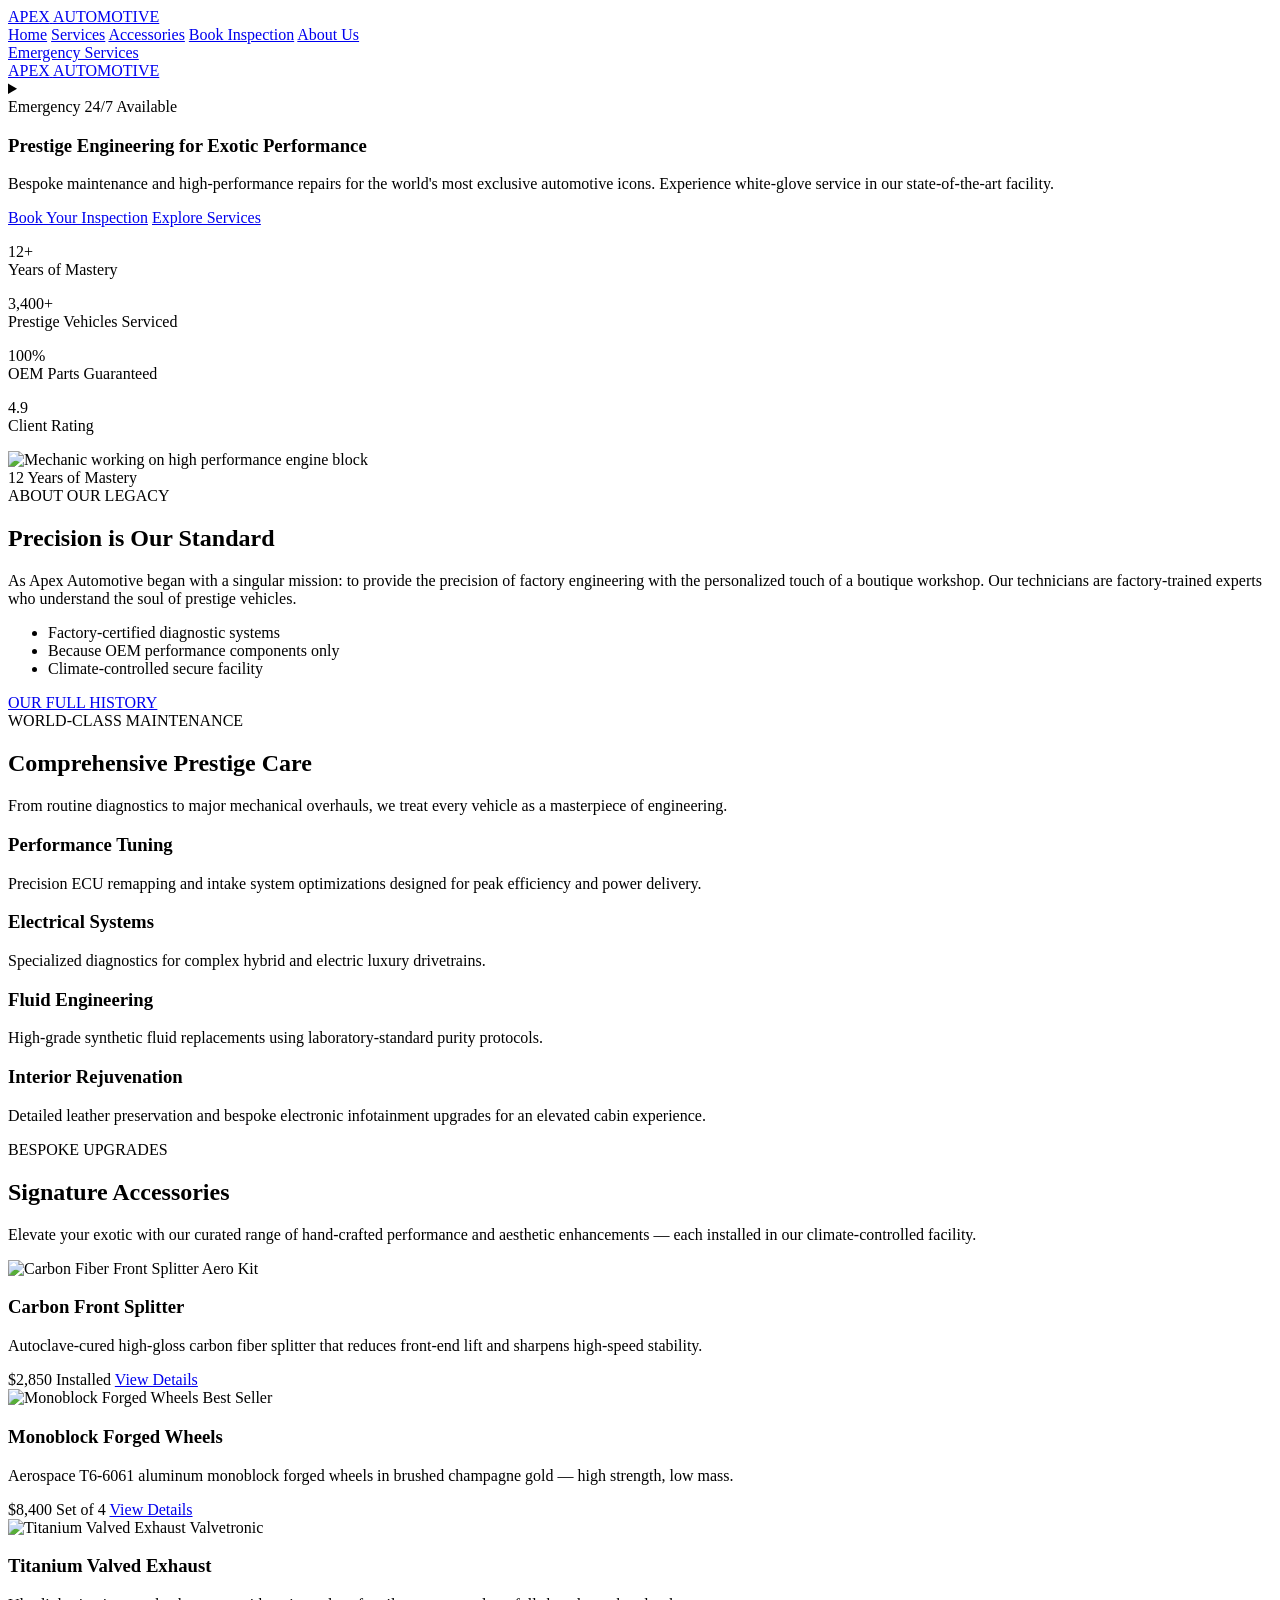
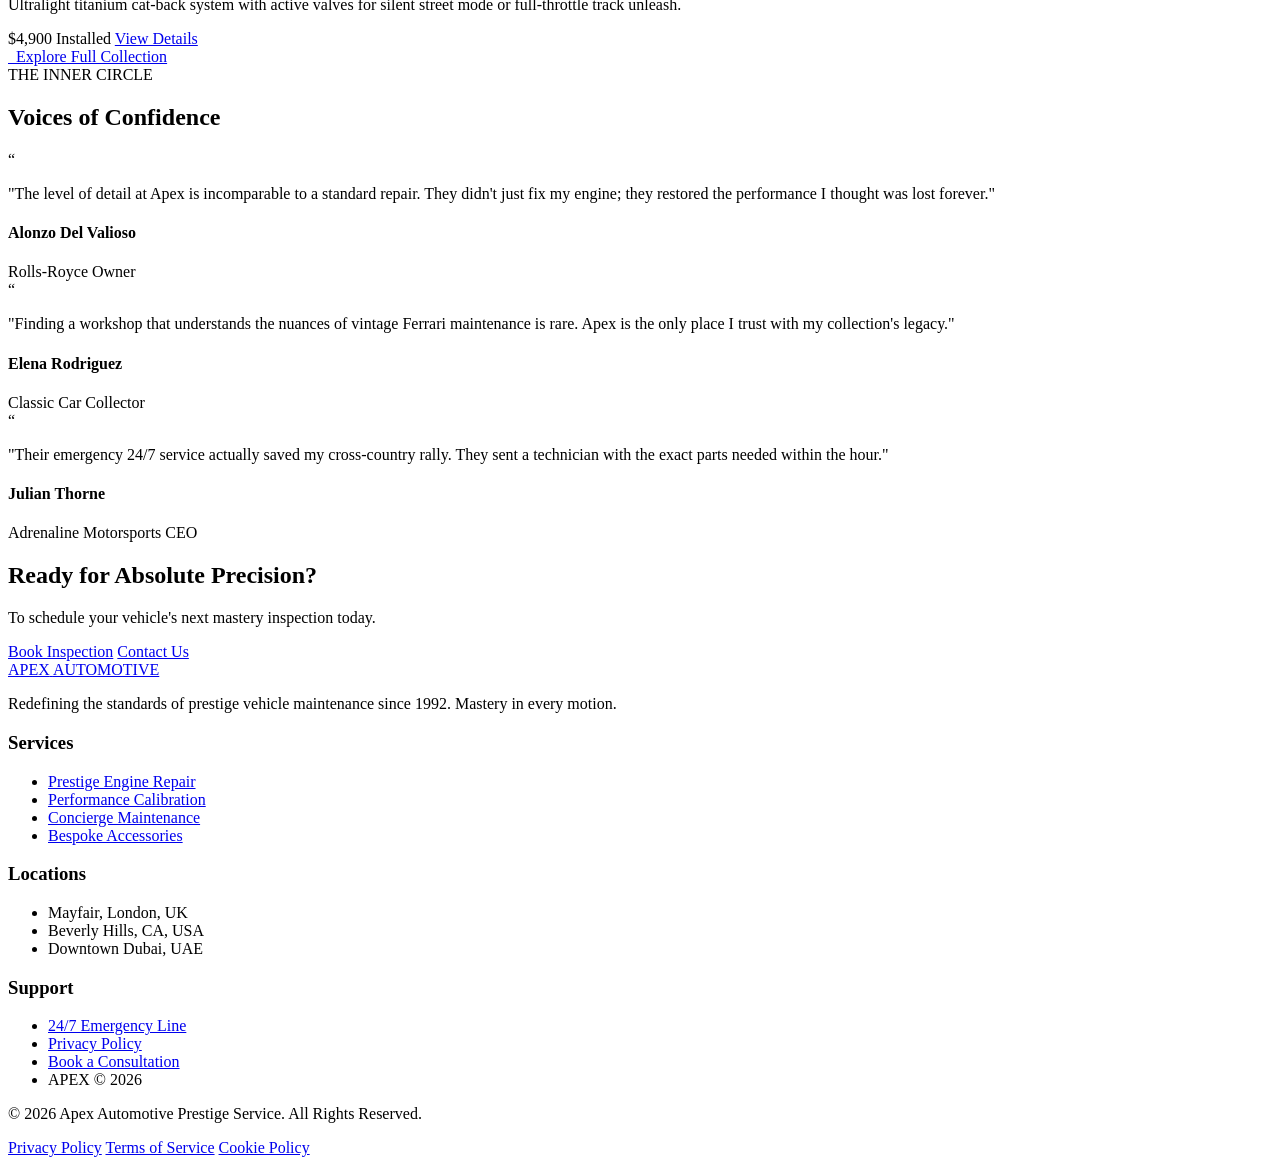
==== index.html @ af904a21 "Add files via upload" ====
<!DOCTYPE html>
<html lang="en">
<head>
    <meta charset="UTF-8">
    <meta name="viewport" content="width=device-width, initial-scale=1.0">
    <title>Apex Automotive - Exotic Vehicle Prestige Service</title>
    <link href="https://fonts.googleapis.com/css2?family=Montserrat:ital,wght@0,300;0,400;0,500;0,600;0,700;0,800;0,900;1,400&family=Inter:wght@300;400;500;600;700&family=Playfair+Display:ital,wght@0,700;1,700&display=swap" rel="stylesheet">
    <link rel="stylesheet" href="../fontawesome-free-7.2.0-web/css/all.css">
    <link rel="stylesheet" href="../CSS/home.css">
</head>
<body>
    <!-- <header class="nav-header">
        <div class="nav-container">
            <a href="index.html" class="brand-logo">
                <span class="logo-bold">APEX</span>
                <span class="logo-thin">AUTOMOTIVE</span>
            </a>
            
            <nav class="nav-menu">
                <a href="index.html" class="nav-link active">Home</a>
                <a href="services.html" class="nav-link">Services</a>
                <a href="accessories.html" class="nav-link">Accessories</a>
                <a href="inspection.html" class="nav-link">Book Inspection</a>
                <a href="#about" class="nav-link">About Us</a>
            </nav>

            <a href="tel:+97142942245" class="emergency-btn">
                <i class="fa-solid fa-phone"></i> Emergency Services
            </a>
        </div>
    </header> -->

    <header class="nav-header">
        <SECTION>   
            <div class="nav-container">
                <a href="index.html" class="brand-logo">
                    <span class="logo-bold">APEX</span>
                    <span class="logo-thin">AUTOMOTIVE</span>
                </a>
                
                <nav class="nav-menu">
                    <a href="index.html" class="nav-link active">Home</a>
                    <a href="services.html" class="nav-link">Services</a>
                    <a href="accessories.html" class="nav-link">Accessories</a>
                    <a href="inspection.html" class="nav-link">Book Inspection</a>
                    <a href="#" class="nav-link">About Us</a>
                </nav>

                <a href="tel:+97142942245" class="emergency-btn">
                    <i class="fa-solid fa-phone"></i> Emergency Services
                </a>
            </div>
            <div class="phone">
                <a href="index.html" class="brand-logo">
                    <span class="logo-bold">APEX</span>
                    <span class="logo-thin">AUTOMOTIVE</span>
                </a>

                <details id="MyDropDown">
                    <summary>
                        <i class="fa-solid fa-bars"></i>
                    </summary>
                    <div id="nav-menu">
                        <a href="index.html" class="nav-link active">Home</a>
                        <a href="services.html" class="nav-link">Services</a>
                        <a href="accessories.html" class="nav-link ">Accessories</a>
                        <a href="inspection.html" class="nav-link">Book Inspection</a>
                        <a href="#" class="nav-link">About Us</a>
                        <a href="tel:+97142942245" class="emergency-btn">
                            <i class="fa-solid fa-phone"></i> Emergency Services
                        </a>
                    </div>
                    
                </details>
            </div>
        </SECTION>
    </header>

    <section class="hero-section" style="background-image: url('../IMAGE/homehero.png');">
        <div class="hero-note">
            <section>
                <div class="cert-badge">
                    <i class="fa-solid fa-circle-check"></i>
                    <span class="cert-note">Emergency 24/7 Available</span>
                </div>
                <h1 class="hero-title">Prestige Engineering <span>for Exotic</span> Performance</h1>
                <p class="hero-desc">
                    Bespoke maintenance and high-performance repairs for the world's most exclusive automotive icons. Experience white-glove service in our state-of-the-art facility.
                </p>
                <div class="hero-actions">
                    <a href="inspection.html" class="btn-primary">Book Your Inspection</a>
                    <a href="services.html" class="btn-outline">Explore Services</a>
                </div>
            </section>
        </div>
    </section>

    <div class="nav2">
        <p class="div-1">
            <span class="upper">12+</span> <br>
            <span class="lower">Years of Mastery</span>
        </p>
        <p class="div-1">
            <span class="upper">3,400+</span> <br>
            <span class="lower">Prestige Vehicles Serviced</span>
        </p>
        <p class="div-1">
            <span class="upper">100%</span> <br>
            <span class="lower">OEM Parts Guaranteed</span>
        </p>
        <p class="div-1">
            <span class="upper">4.9 <i class="fa-solid fa-star"></i></span> <br>
            <span class="lower">Client Rating</span>
        </p>
    </div>

    <section id="about" class="about-section">
        <div class="about-container">
            <div class="about-image-column">
                <div class="about-image-wrapper">
                    <img src="../IMAGE/repeatedly.jpg" alt="Mechanic working on high performance engine block" class="about-main-image">
                    <div class="mastery-box">
                        <span class="mastery-number">12</span>
                        <span class="mastery-label">Years of Mastery</span>
                    </div>
                </div>
            </div>
    
            <div class="about-text-column">
                <span class="section-label">ABOUT OUR LEGACY</span>
                <h2 class="about-heading">Precision is Our <span class="gold-italic">Standard</span></h2>
                <p class="about-paragraph">
                    As Apex Automotive began with a singular mission: to provide the precision of factory engineering with the personalized touch of a boutique workshop. Our technicians are factory-trained experts who understand the soul of prestige vehicles.
                </p>
                
                <ul class="about-checklist">
                    <li>
                        <span class="check-icon"><i class="fa-solid fa-circle-check"></i></span>
                        <span class="check-text">Factory-certified diagnostic systems</span>
                    </li>
                    <li>
                        <span class="check-icon"><i class="fa-solid fa-circle-check"></i></span>
                        <span class="check-text">Because OEM performance components only</span>
                    </li>
                    <li>
                        <span class="check-icon"><i class="fa-solid fa-circle-check"></i></span>
                        <span class="check-text">Climate-controlled secure facility</span>
                    </li>
                </ul>

                <a href="#history" class="history-link">
                    OUR FULL HISTORY <i class="fa-solid fa-arrow-right"></i>
                </a>
            </div>
        </div>
    </section>

    <section id="services" class="services-section">
        <div class="services-container">
            <div class="services-top-row">
                <div class="services-header-left">
                    <span class="section-label">WORLD-CLASS MAINTENANCE</span>
                    <h2 class="services-title">Comprehensive <span class="gold-text">Prestige Care</span></h2>
                </div>
                <div class="services-header-right">
                    <p class="services-summary-desc">
                        From routine diagnostics to major mechanical overhauls, we treat every vehicle as a masterpiece of engineering.
                    </p>
                </div>
            </div>

            <div class="services-grid">
                <div class="service-card">
                    <div class="card-icon-box">
                        <i class="fa-solid fa-gauge-high"></i>
                    </div>
                    <div class="card-content">
                        <h3 class="card-title">Performance Tuning</h3>
                        <p class="card-text">Precision ECU remapping and intake system optimizations designed for peak efficiency and power delivery.</p>
                    </div>
                </div>

                <div class="service-card">
                    <div class="card-icon-box">
                        <i class="fa-solid fa-bolt"></i>
                    </div>
                    <div class="card-content">
                        <h3 class="card-title">Electrical Systems</h3>
                        <p class="card-text">Specialized diagnostics for complex hybrid and electric luxury drivetrains.</p>
                    </div>
                </div>

                <div class="service-card">
                    <div class="card-icon-box">
                        <i class="fa-solid fa-oil-can"></i>
                    </div>
                    <div class="card-content">
                        <h3 class="card-title">Fluid Engineering</h3>
                        <p class="card-text">High-grade synthetic fluid replacements using laboratory-standard purity protocols.</p>
                    </div>
                </div>

                <div class="service-card">
                    <div class="card-icon-box">
                        <i class="fa-solid fa-chair"></i>
                    </div>
                    <div class="card-content">
                        <h3 class="card-title">Interior Rejuvenation</h3>
                        <p class="card-text">Detailed leather preservation and bespoke electronic infotainment upgrades for an elevated cabin experience.</p>
                    </div>
                </div>

            </div>
        </div>
    </section>

    <section id="accessories-preview" class="accessories-preview-section">
        <div class="accessories-preview-container">

            <div class="accessories-preview-header">
                <span class="section-label">BESPOKE UPGRADES</span>
                <h2 class="accessories-preview-title">Signature <span class="gold-text">Accessories</span></h2>
                <p class="accessories-preview-subtitle">
                    Elevate your exotic with our curated range of hand-crafted performance and aesthetic enhancements — each installed in our climate-controlled facility.
                </p>
            </div>

            <div class="accessories-preview-grid">
                <div class="acc-prev-card">
                    <div class="acc-prev-image-box">
                        <img src="../IMAGE/carbon_splitter.png" alt="Carbon Fiber Front Splitter">
                        <span class="acc-prev-badge">Aero Kit</span>
                    </div>
                    <div class="acc-prev-body">
                        <div class="acc-prev-stars">
                            <i class="fa-solid fa-star"></i><i class="fa-solid fa-star"></i>
                            <i class="fa-solid fa-star"></i><i class="fa-solid fa-star"></i>
                            <i class="fa-solid fa-star"></i>
                        </div>
                        <h3 class="acc-prev-title">Carbon Front Splitter</h3>
                        <p class="acc-prev-desc">Autoclave-cured high-gloss carbon fiber splitter that reduces front-end lift and sharpens high-speed stability.</p>
                        <div class="acc-prev-footer">
                            <span class="acc-prev-price">$2,850 <span class="acc-prev-suffix">Installed</span></span>
                            <a href="accessories.html" class="btn-acc-prev">View Details</a>
                        </div>
                    </div>
                </div>

                <div class="acc-prev-card acc-prev-card--featured">
                    <div class="acc-prev-image-box">
                        <img src="../IMAGE/forged_wheel.png" alt="Monoblock Forged Wheels">
                        <span class="acc-prev-badge acc-prev-badge--gold">Best Seller</span>
                    </div>
                    <div class="acc-prev-body">
                        <div class="acc-prev-stars">
                            <i class="fa-solid fa-star"></i><i class="fa-solid fa-star"></i>
                            <i class="fa-solid fa-star"></i><i class="fa-solid fa-star"></i>
                            <i class="fa-solid fa-star"></i>
                        </div>
                        <h3 class="acc-prev-title">Monoblock Forged Wheels</h3>
                        <p class="acc-prev-desc">Aerospace T6-6061 aluminum monoblock forged wheels in brushed champagne gold — high strength, low mass.</p>
                        <div class="acc-prev-footer">
                            <span class="acc-prev-price">$8,400 <span class="acc-prev-suffix">Set of 4</span></span>
                            <a href="accessories.html" class="btn-acc-prev">View Details</a>
                        </div>
                    </div>
                </div>

                <!-- Card 3: Titanium Valved Exhaust -->
                <div class="acc-prev-card">
                    <div class="acc-prev-image-box">
                        <img src="../IMAGE/valved_exhaust.png" alt="Titanium Valved Exhaust">
                        <span class="acc-prev-badge">Valvetronic</span>
                    </div>
                    <div class="acc-prev-body">
                        <div class="acc-prev-stars">
                            <i class="fa-solid fa-star"></i><i class="fa-solid fa-star"></i>
                            <i class="fa-solid fa-star"></i><i class="fa-solid fa-star"></i>
                            <i class="fa-solid fa-star"></i>
                        </div>
                        <h3 class="acc-prev-title">Titanium Valved Exhaust</h3>
                        <p class="acc-prev-desc">Ultralight titanium cat-back system with active valves for silent street mode or full-throttle track unleash.</p>
                        <div class="acc-prev-footer">
                            <span class="acc-prev-price">$4,900 <span class="acc-prev-suffix">Installed</span></span>
                            <a href="accessories.html" class="btn-acc-prev">View Details</a>
                        </div>
                    </div>
                </div>

            </div>

            <!-- CTA row -->
            <div class="accessories-preview-cta">
                <a href="accessories.html" class="btn-primary">
                    <i class="fa-solid fa-gem"></i>&nbsp; Explore Full Collection
                </a>
            </div>

        </div>
    </section>

    <!-- TESTIMONIALS SECTION (VOICES OF CONFIDENCE) -->
    <section class="testimonials-section">
        <div class="testimonials-container">
            <div class="testimonials-header">
                <span class="section-label">THE INNER CIRCLE</span>
                <h2 class="testimonials-title">Voices of <span class="gold-text">Confidence</span></h2>
            </div>

            <div class="testimonials-grid">
                
                <!-- Review Card 1 -->
                <div class="testimonial-card">
                    <div class="card-header">
                        <div class="star-rating">
                            <i class="fa-solid fa-star"></i>
                            <i class="fa-solid fa-star"></i>
                            <i class="fa-solid fa-star"></i>
                            <i class="fa-solid fa-star"></i>
                            <i class="fa-solid fa-star"></i>
                        </div>
                        <span class="quote-mark">“</span>
                    </div>
                    <p class="quote-text">
                        "The level of detail at Apex is incomparable to a standard repair. They didn't just fix my engine; they restored the performance I thought was lost forever."
                    </p>
                    <div class="author-details">
                        <h4 class="author-name">Alonzo Del Valioso</h4>
                        <span class="author-sub">Rolls-Royce Owner</span>
                    </div>
                </div>

                <!-- Review Card 2 -->
                <div class="testimonial-card">
                    <div class="card-header">
                        <div class="star-rating">
                            <i class="fa-solid fa-star"></i>
                            <i class="fa-solid fa-star"></i>
                            <i class="fa-solid fa-star"></i>
                            <i class="fa-solid fa-star"></i>
                            <i class="fa-solid fa-star"></i>
                        </div>
                        <span class="quote-mark">“</span>
                    </div>
                    <p class="quote-text">
                        "Finding a workshop that understands the nuances of vintage Ferrari maintenance is rare. Apex is the only place I trust with my collection's legacy."
                    </p>
                    <div class="author-details">
                        <h4 class="author-name">Elena Rodriguez</h4>
                        <span class="author-sub">Classic Car Collector</span>
                    </div>
                </div>

                <!-- Review Card 3 -->
                <div class="testimonial-card">
                    <div class="card-header">
                        <div class="star-rating">
                            <i class="fa-solid fa-star"></i>
                            <i class="fa-solid fa-star"></i>
                            <i class="fa-solid fa-star"></i>
                            <i class="fa-solid fa-star"></i>
                            <i class="fa-solid fa-star"></i>
                        </div>
                        <span class="quote-mark">“</span>
                    </div>
                    <p class="quote-text">
                        "Their emergency 24/7 service actually saved my cross-country rally. They sent a technician with the exact parts needed within the hour."
                    </p>
                    <div class="author-details">
                        <h4 class="author-name">Julian Thorne</h4>
                        <span class="author-sub">Adrenaline Motorsports CEO</span>
                    </div>
                </div>

            </div>
        </div>
    </section>

    <!-- CALL TO ACTION (CTA) SECTION -->
    <section class="cta-section">
        <div class="cta-container">
            <div class="cta-content">
                <h2 class="cta-title">Ready for Absolute Precision?</h2>
                <p class="cta-subtitle">To schedule your vehicle's next mastery inspection today.</p>
            </div>
            <div class="cta-actions">
                <a href="#booking" class="btn-primary">Book Inspection</a>
                <a href="#contact" class="btn-outline">Contact Us</a>
            </div>
        </div>
    </section>

    <!-- FOOTER SECTION -->
    <footer id="contact" class="footer-section">
        <div class="footer-content-container">
            <div class="footer-grid">
                <!-- Info column -->
                <div class="footer-info-column">
                    <a href="home.html" class="brand-logo footer-logo">
                        <span class="logo-bold">APEX</span>
                        <span class="logo-thin">AUTOMOTIVE</span>
                    </a>
                    <p class="footer-about-text">
                        Redefining the standards of prestige vehicle maintenance since 1992. Mastery in every motion.
                    </p>
                    <div class="footer-social-icons">
                        <a href="#" class="social-icon"><i class="fa-brands fa-instagram"></i></a>
                        <a href="#" class="social-icon"><i class="fa-brands fa-youtube"></i></a>
                        <a href="#" class="social-icon"><i class="fa-brands fa-x-twitter"></i></a>
                    </div>
                </div>

                <!-- Services Links -->
                <div class="footer-links-column">
                    <h3 class="footer-col-title">Services</h3>
                    <ul class="footer-links-list">
                        <li><a href="#">Prestige Engine Repair</a></li>
                        <li><a href="#">Performance Calibration</a></li>
                        <li><a href="#">Concierge Maintenance</a></li>
                        <li><a href="accessories.html">Bespoke Accessories</a></li>
                    </ul>
                </div>

                <!-- Locations Links -->
                <div class="footer-links-column">
                    <h3 class="footer-col-title">Locations</h3>
                    <ul class="footer-links-list">
                        <li><span class="location-item">Mayfair, London, UK</span></li>
                        <li><span class="location-item">Beverly Hills, CA, USA</span></li>
                        <li><span class="location-item">Downtown Dubai, UAE</span></li>
                    </ul>
                </div>

                <!-- Support Links -->
                <div class="footer-links-column">
                    <h3 class="footer-col-title">Support</h3>
                    <ul class="footer-links-list">
                        <li><a href="#">24/7 Emergency Line</a></li>
                        <li><a href="#">Privacy Policy</a></li>
                        <li><a href="#">Book a Consultation</a></li>
                        <li><span class="copyright-year">APEX © 2026</span></li>
                    </ul>
                </div>
            </div>

            <!-- Bottom Copyright Bar -->
            <div class="footer-bottom-bar">
                <p class="copyright-text">© 2026 Apex Automotive Prestige Service. All Rights Reserved.</p>
                <div class="footer-bottom-links">
                    <a href="#">Privacy Policy</a>
                    <a href="#">Terms of Service</a>
                    <a href="#">Cookie Policy</a>
                </div>
            </div>
        </div>
    </footer>



    <script>
        const dropdown = document.getElementById('MyDropDown');

        document.addEventListener('click', function (event) {
        if (dropdown.hasAttribute('open') && !dropdown.contains(event.target)) {
            dropdown.removeAttribute('open'); 
        }
        });

    </script>

</body>
</html>
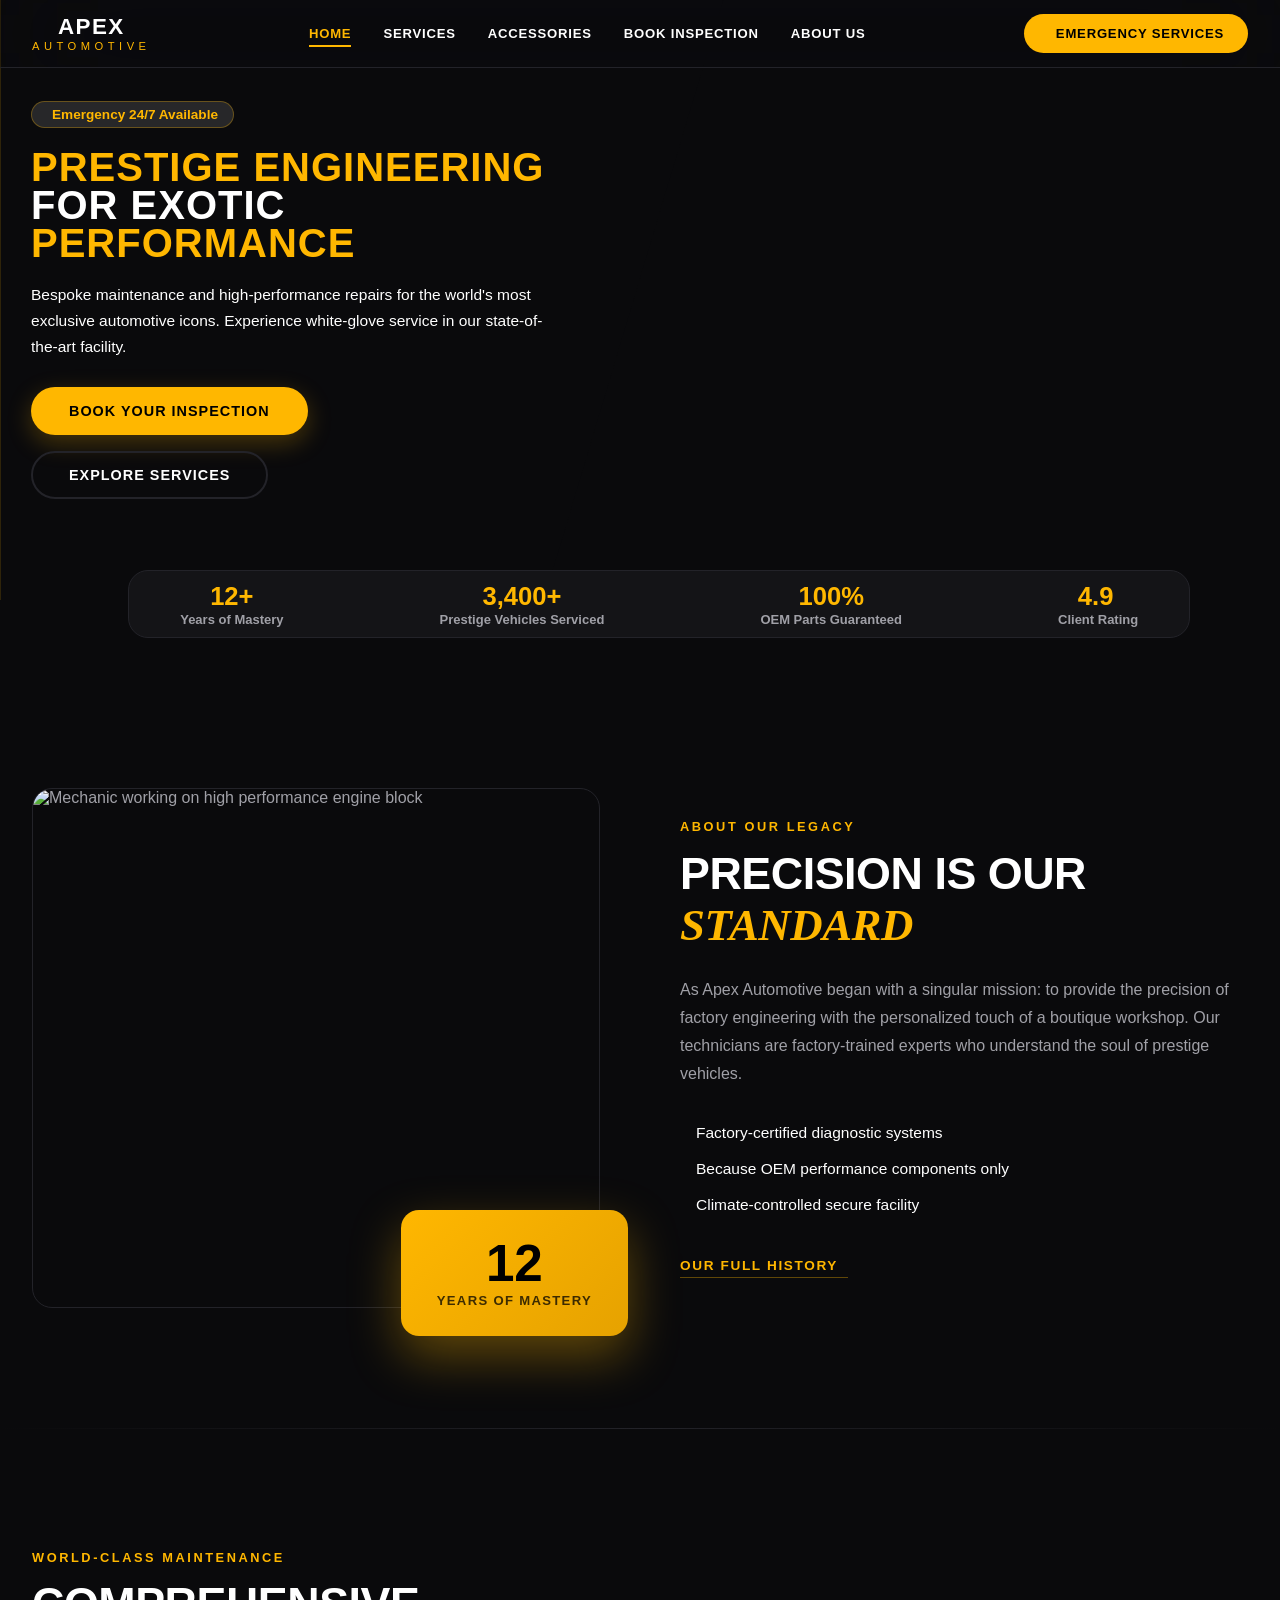
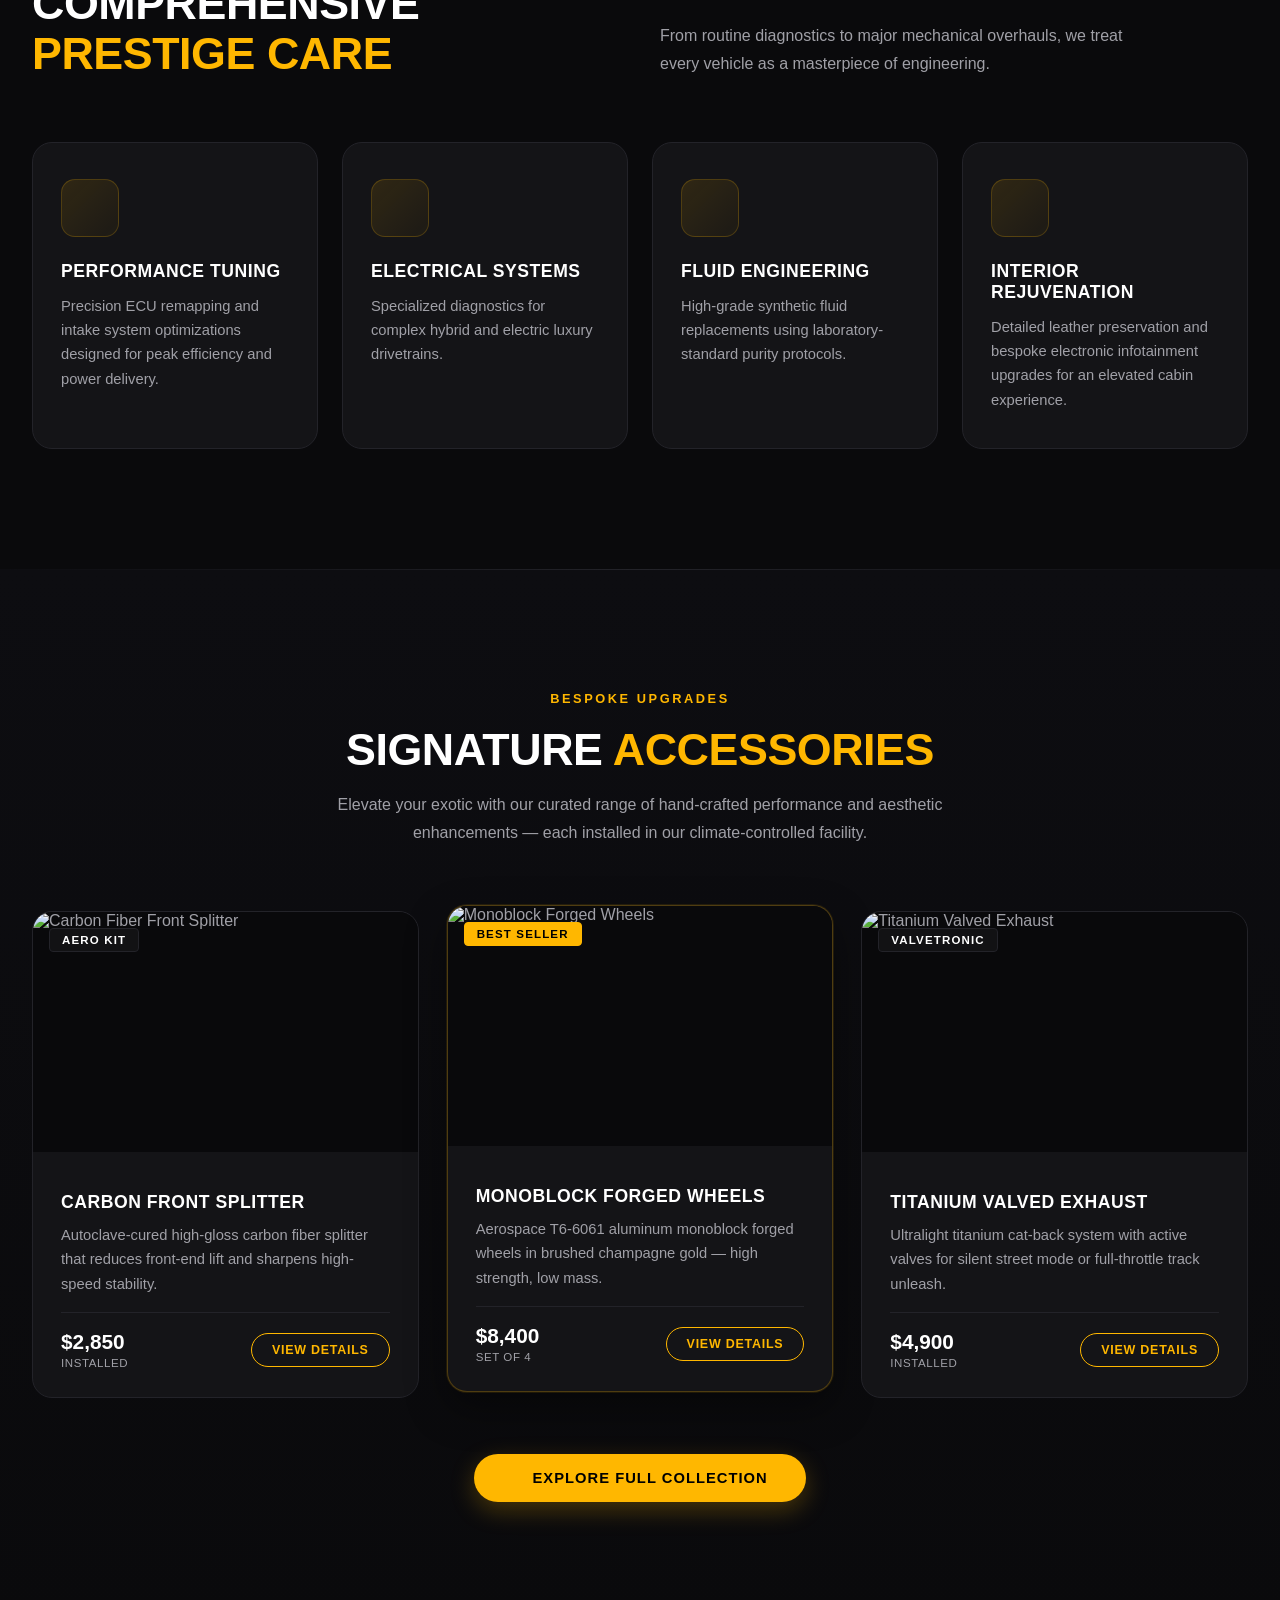
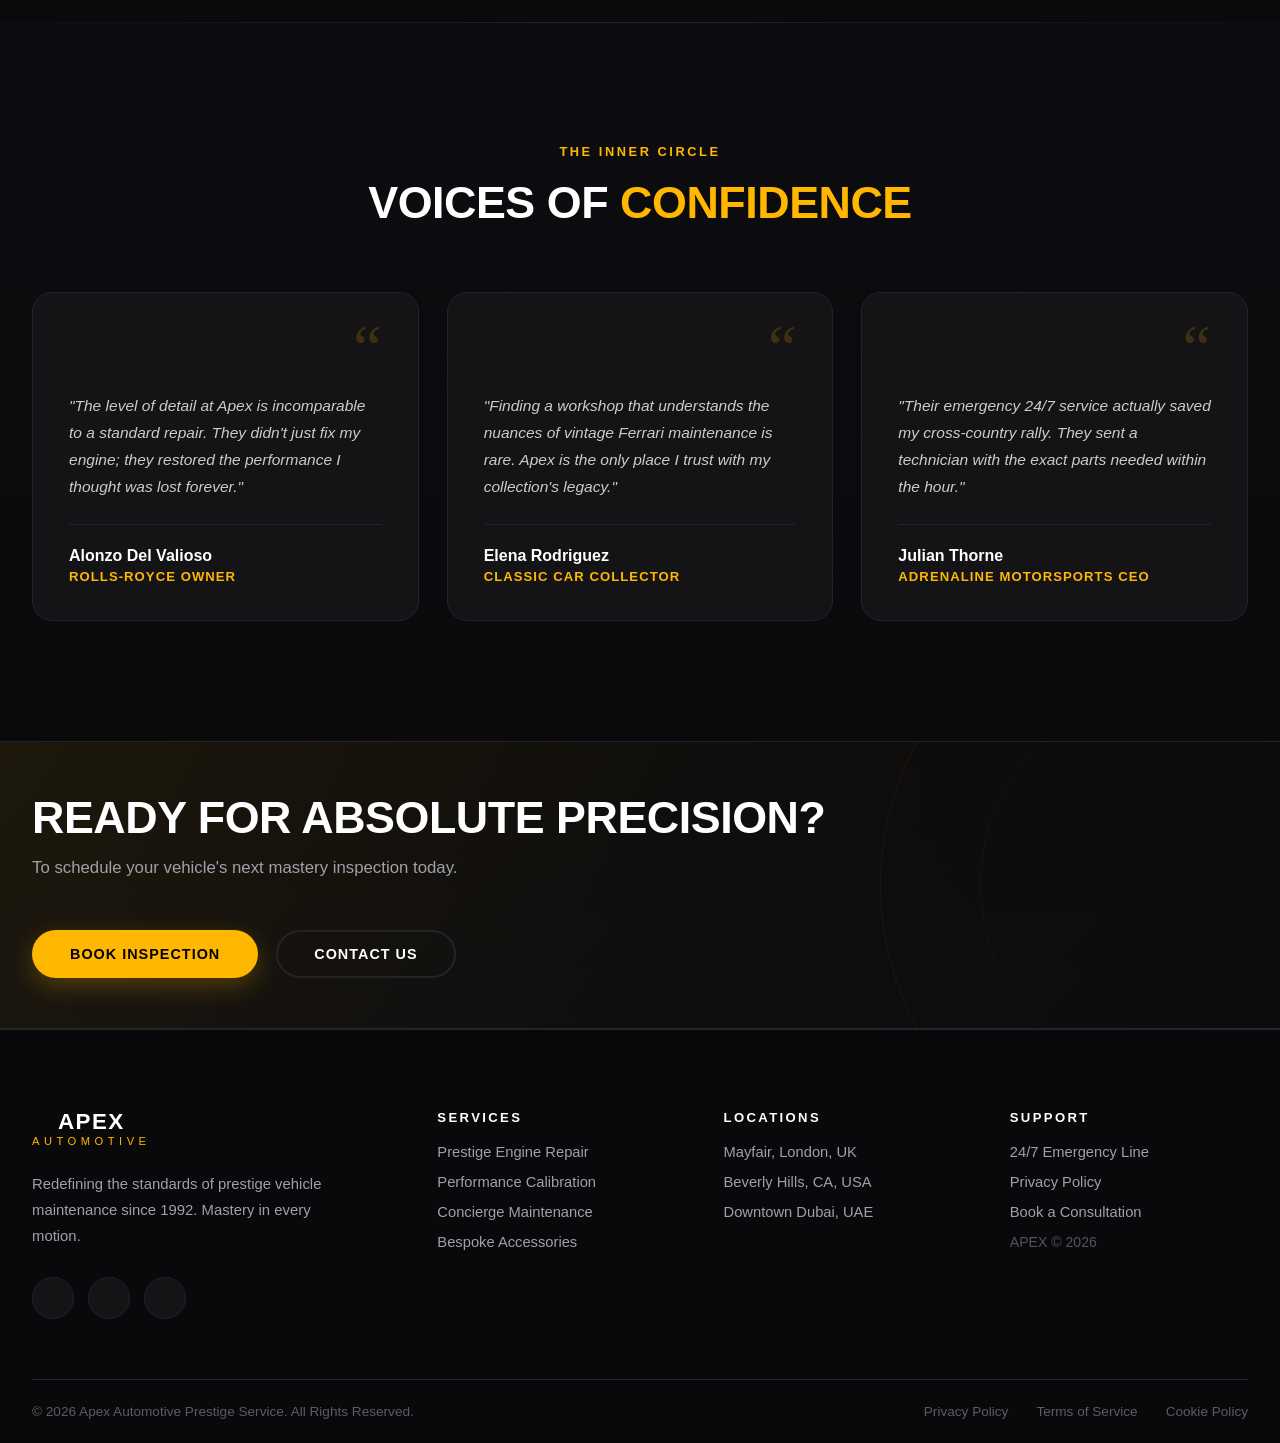
==== commit 29d6662e: "Update home.css link in index.html" ====
--- a/index.html
+++ b/index.html
@@ -6,7 +6,7 @@
     <title>Apex Automotive - Exotic Vehicle Prestige Service</title>
     <link href="https://fonts.googleapis.com/css2?family=Montserrat:ital,wght@0,300;0,400;0,500;0,600;0,700;0,800;0,900;1,400&family=Inter:wght@300;400;500;600;700&family=Playfair+Display:ital,wght@0,700;1,700&display=swap" rel="stylesheet">
     <link rel="stylesheet" href="../fontawesome-free-7.2.0-web/css/all.css">
-    <link rel="stylesheet" href="../CSS/home.css">
+    <link rel="stylesheet" href="home.css">
 </head>
 <body>
     <!-- <header class="nav-header">
--- a/home.css
+++ b/home.css
@@ -0,0 +1,1665 @@
+:root {
+    --color-bg-dark:       #0a0a0c;
+    --color-bg-card:       #141417;
+    --color-bg-input:      #1a1a1f;
+    --color-gold:          #ffb700;
+    --color-gold-hover:    #dca134;
+    --color-gold-rgb:      255, 183, 0;
+    --color-text-white:    #ffffff;
+    --color-text-muted:    #a0a0a7;
+    --color-border:        #232329;
+    --color-border-glow:   rgba(255, 183, 0, 0.2);
+
+    /* Typography */
+    --font-heading: 'Montserrat', sans-serif;
+    --font-display: 'Playfair Display', serif;
+    --font-body:    'Inter', sans-serif;
+
+    /* Animation */
+    --transition: all 0.3s cubic-bezier(0.4, 0, 0.2, 1);
+}
+
+*,
+*::before,
+*::after {
+    margin: 0;
+    padding: 0;
+    box-sizing: border-box;
+}
+
+html {
+    scroll-behavior: smooth;
+    font-family: 'Inter', sans-serif;
+    background-color: #0a0a0c;
+    color: #a0a0a7;
+    overflow-x: hidden;
+}
+
+body {
+    overflow-x: hidden !important; width: 100%;
+    background-color: #0a0a0c;
+    -webkit-font-smoothing: antialiased;
+}
+
+h1, h2, h3, h4, h5, h6 {
+    font-family: 'Montserrat', sans-serif;
+    color: #fff;
+    font-weight: 800;
+}
+
+a {
+    text-decoration: none;
+    transition: all 0.3s cubic-bezier(0.4, 0, 0.2, 1);
+}
+
+img {
+    display: block;
+    max-width: 100%;
+}
+
+.gold-text {
+    color: #ffb700;
+}
+
+.gold-italic {
+    color: #ffb700;
+    font-family: 'Playfair Display', serif;
+    font-style: italic;
+}
+
+.section-label {
+    display: inline-block;
+    color: #ffb700;
+    font-family: 'Montserrat', sans-serif;
+    font-size: 0.8rem;
+    font-weight: 700;
+    letter-spacing: 0.2em;
+    text-transform: uppercase;
+    margin-bottom: 14px;
+}
+
+.btn-primary {
+    display: inline-block;
+    background-color: #ffb700;
+    color: #000;
+    font-family: 'Montserrat', sans-serif;
+    font-weight: 800;
+    font-size: 0.9rem;
+    text-transform: uppercase;
+    letter-spacing: 0.07em;
+    padding: 16px 38px;
+    border-radius: 50px;
+    box-shadow: 0 8px 24px rgba(255, 183, 0, 0.25);
+    transition: all 0.3s cubic-bezier(0.4, 0, 0.2, 1);
+}
+
+.btn-primary:hover {
+    background-color: #fff;
+    transform: translateY(-3px);
+    box-shadow: 0 14px 32px rgba(255, 255, 255, 0.12);
+}
+
+.btn-outline {
+    display: inline-block;
+    border: 2px solid var(--color-border);
+    color: #fff;
+    font-family: var(--font-heading);
+    font-weight: 800;
+    font-size: 0.9rem;
+    text-transform: uppercase;
+    letter-spacing: 0.07em;
+    padding: 14px 36px;
+    border-radius: 50px;
+    transition: var(--transition);
+}
+
+.btn-outline:hover {
+    border-color: var(--color-gold);
+    color: var(--color-gold);
+    transform: translateY(-3px);
+    background-color: rgba(var(--color-gold-rgb), 0.04);
+}
+
+.phone{
+    display: none;
+}
+
+/* ============================================================
+   STICKY NAVIGATION
+   ============================================================ */
+.nav-header {
+    position: fixed;
+    top: 0; left: 0;
+    width: 100%;
+    z-index: 1000;
+    backdrop-filter: blur(60px) saturate(180%);
+    -webkit-backdrop-filter: blur(60px) saturate(180%);
+    border-bottom: 1px solid var(--color-border);
+    transition: var(--transition);
+}
+
+.nav-container {
+    max-width: 1280px;
+    margin: 0 auto;
+    padding: 14px 32px;
+    display: flex;
+    align-items: center;
+    justify-content: space-between;
+    gap: 20px;
+}
+
+/* Brand Logo */
+.brand-logo {
+    display: flex;
+    flex-direction: column;
+    line-height: 1.1;
+    text-align: center;
+}
+
+.logo-bold {
+    font-family: var(--font-heading);
+    font-weight: 900;
+    font-size: 1.4rem;
+    letter-spacing: 0.06em;
+    color: var(--color-text-white);
+}
+
+.logo-thin {
+    font-family: var(--font-heading);
+    font-weight: 400;
+    font-size: 0.7rem;
+    letter-spacing: 0.4em;
+    color: var(--color-gold);
+}
+
+/* Nav Links */
+.nav-menu {
+    display: flex;
+    align-items: center;
+    gap: 32px;
+}
+
+.nav-link {
+    font-family: var(--font-heading);
+    font-weight: 600;
+    font-size: 0.82rem;
+    text-transform: uppercase;
+    letter-spacing: 0.06em;
+    color: var(--color-text-white);
+    padding: 6px 0;
+    position: relative;
+}
+
+.nav-link::after {
+    content: '';
+    position: absolute;
+    bottom: 0;
+    left: 0;
+    width: 0;
+    height: 2px;
+    background-color: var(--color-gold);
+    transition: var(--transition);
+}
+
+.nav-link:hover,
+.nav-link.active {
+    color: var(--color-gold);
+}
+
+.nav-link:hover::after,
+.nav-link.active::after {
+    display: inline-block; width: 100%;
+}
+
+
+/* Emergency Button */
+.emergency-btn {
+    display: inline-flex;
+    align-items: center;
+    gap: 8px;
+    background-color: var(--color-gold);
+    color: #000;
+    font-family: var(--font-heading);
+    font-weight: 800;
+    font-size: 0.82rem;
+    text-transform: uppercase;
+    letter-spacing: 0.06em;
+    padding: 12px 24px;
+    border-radius: 50px;
+    transition: var(--transition);
+    white-space: nowrap;
+}
+
+.emergency-btn:hover {
+    background-color: #fff;
+    transform: translateY(-2px);
+    box-shadow: 0 6px 18px rgba(var(--color-gold-rgb), 0.3);
+}
+
+/* ============================================================
+   5. HERO SECTION — exactly like return.html / return.css
+   ============================================================ */
+.hero-section {
+    display: flex;
+    width: 100%;
+    height: 600px;
+    background-position: right;
+    background-size: cover;
+    background-repeat: no-repeat;
+    align-items: center;
+    overflow: hidden;
+}
+
+/* Slanted left panel — exactly like return.css .hero-note */
+.hero-note {
+    display: flex;
+    clip-path: polygon(0% 0%, 100% 0%, 65% 100%, 0% 100%);
+    width: 60%;
+    height: 100vh;
+    background-color: var(--color-bg-dark);
+    padding: 0 30px;
+    position: relative;
+    z-index: 2;
+    align-items: center;
+    overflow: hidden;
+    border: 1px solid rgba(var(--color-gold-rgb), 0.15);
+}
+
+/* Cert badge — exactly like return.css .cert-badge */
+.cert-badge {
+    display: inline-flex;
+    gap: 5px;
+    border: 1px solid rgba(var(--color-gold-rgb), 0.3);
+    background-color: rgba(204, 204, 204, 0.15);
+    padding: 5px 15px;
+    align-items: center;
+    border-radius: 15px;
+}
+
+.cert-badge i {
+    color: var(--color-gold);
+}
+
+.cert-note {
+    color: var(--color-gold);
+    font-family: var(--font-heading);
+    font-size: 0.85rem;
+    font-weight: 700;
+}
+
+/* Hero title — exactly like return.css .hero-title */
+.hero-title {
+    width: 80%;
+    color: var(--color-gold);
+    font-size: 2.5rem;
+    margin: 20px 0;
+    line-height: 0.95;
+    overflow: hidden;
+    letter-spacing: 1px;
+    font-family: var(--font-heading);
+    font-weight: 900;
+    text-transform: uppercase;
+}
+
+/* span inside hero-title — like return.css .hero-title span (green → Aurum white accent) */
+.hero-title span {
+    color: #fff;
+}
+
+/* Hero desc — exactly like return.css .hero-desc */
+.hero-desc {
+    width: 75%;
+    color: #fff;
+    font-size: 0.97rem;
+    line-height: 1.65;
+}
+
+/* Buttons row — keep as-is since return.html doesn't have action buttons */
+.hero-actions {
+    display: flex;
+    gap: 16px; width: 70%;
+    flex-wrap: wrap;
+    margin-top: 28px;
+}
+
+/* ============================================================
+   5b. FLOATING STATS BAR — exactly like return.css .nav2
+   ============================================================ */
+.nav2 {
+    display: flex;
+    justify-content: space-between;
+    padding: 10px 4%;
+    margin: 0 10%;
+    background-color: var(--color-bg-card);
+    border-radius: 20px;
+    position: relative;
+    width: 83%;
+    bottom: 30px;
+    gap: 10px;
+    border: 1px solid var(--color-border);
+    z-index: 3;
+}
+
+.div-1 {
+    display: inline-block;
+    align-items: center;
+    text-align: center;
+    line-height: 1.2;
+}
+
+.upper {
+    display: inline-flex;
+    align-items: center;
+    font-size: 1.6rem;
+    font-family: var(--font-heading);
+    font-weight: 900;
+    color: var(--color-gold);
+    text-wrap: inherit;
+    gap: 5px;
+}
+
+.upper .fa-star {
+    font-size: 1.2rem;
+    color: var(--color-gold);
+}
+
+.lower {
+    font-size: 13px;
+    font-weight: 700;
+    color: var(--color-text-muted);
+    display: block;
+}
+
+/* ============================================================
+   6. ABOUT SECTION
+
+   ============================================================ */
+#about {
+    padding: 120px 32px;
+    /* background: linear-gradient(180deg, var(--color-bg-dark) 0%, #0d0d11 100%); */
+    position: relative;
+}
+
+.about-section::before {
+    content: '';
+    position: absolute;
+    top: 0;
+    left: 0;
+    right: 0;
+    height: 1px;
+    /* background: linear-gradient(90deg, transparent, var(--color-border), transparent); */
+}
+
+.about-container {
+    max-width: 1280px;
+    margin: 0 auto;
+    display: grid;
+    grid-template-columns: 1fr 1fr;
+    gap: 80px;
+    align-items: center;
+}
+
+/* Image column */
+.about-image-column {
+    position: relative;
+}
+
+.about-image-wrapper {
+    position: relative;
+    border-radius: 20px;
+    overflow: visible;
+}
+
+.about-main-image {
+    width: 100%;
+    height: 520px;
+    object-fit: cover;
+    border-radius: 20px;
+    border: 1px solid var(--color-border);
+    display: block;
+    transition: transform 0.6s ease;
+}
+
+.about-image-wrapper:hover .about-main-image {
+    transform: scale(1.02);
+}
+
+/* Floating mastery box */
+.mastery-box {
+    position: absolute;
+    bottom: -28px;
+    right: -28px;
+    background: linear-gradient(135deg, var(--color-gold) 0%, #e6a200 100%);
+    color: #000;
+    border-radius: 18px;
+    padding: 28px 36px;
+    display: flex;
+    flex-direction: column;
+    align-items: center;
+    gap: 4px;
+    box-shadow: 0 20px 50px rgba(var(--color-gold-rgb), 0.35);
+    z-index: 10;
+    animation: floatBox 4s ease-in-out infinite;
+}
+
+@keyframes floatBox {
+    0%, 100% { transform: translateY(0); }
+    50%       { transform: translateY(-8px); }
+}
+
+.mastery-number {
+    font-family: var(--font-heading);
+    font-size: 3.2rem;
+    font-weight: 900;
+    line-height: 1;
+    color: #000;
+}
+
+.mastery-label {
+    font-family: var(--font-heading);
+    font-size: 0.82rem;
+    font-weight: 700;
+    text-transform: uppercase;
+    letter-spacing: 0.1em;
+    color: rgba(0, 0, 0, 0.75);
+    white-space: nowrap;
+}
+
+/* Text column */
+.about-text-column {
+    display: flex;
+    flex-direction: column;
+}
+
+.about-heading {
+    font-size: clamp(2.2rem, 3.5vw, 3rem);
+    line-height: 1.15;
+    text-transform: uppercase;
+    margin-bottom: 24px;
+    letter-spacing: -0.01em;
+}
+
+.about-paragraph {
+    font-size: 1rem;
+    line-height: 1.75;
+    color: var(--color-text-muted);
+    margin-bottom: 36px;
+}
+
+/* Checklist */
+.about-checklist {
+    list-style: none;
+    display: flex;
+    flex-direction: column;
+    gap: 18px;
+    margin-bottom: 44px;
+}
+
+.about-checklist li {
+    display: flex;
+    align-items: center;
+    gap: 16px;
+}
+
+.check-icon {
+    color: var(--color-gold);
+    font-size: 1.1rem;
+    flex-shrink: 0;
+    filter: drop-shadow(0 0 6px rgba(var(--color-gold-rgb), 0.4));
+}
+
+.check-text {
+    font-size: 0.97rem;
+    color: var(--color-text-white);
+    font-weight: 500;
+}
+
+/* History link */
+.history-link {
+    display: inline-flex;
+    align-items: center;
+    gap: 10px;
+    color: var(--color-gold);
+    font-family: var(--font-heading);
+    font-weight: 700;
+    font-size: 0.85rem;
+    text-transform: uppercase;
+    letter-spacing: 0.12em;
+    border-bottom: 1.5px solid rgba(var(--color-gold-rgb), 0.35);
+    padding-bottom: 4px;
+    width: fit-content;
+    transition: var(--transition);
+}
+
+.history-link i {
+    transition: transform 0.3s ease;
+}
+
+.history-link:hover {
+    color: #fff;
+    border-color: #fff;
+}
+
+.history-link:hover i {
+    transform: translateX(5px);
+}
+
+/* ============================================================
+   7. SERVICES SECTION
+   ============================================================ */
+.services-section {
+    padding: 120px 32px;
+    background-color: var(--color-bg-dark);
+    position: relative;
+}
+
+/* Subtle top divider */
+.services-section::before {
+    content: '';
+    position: absolute;
+    top: 0;
+    left: 0;
+    right: 0;
+    height: 1px;
+    background: linear-gradient(90deg, transparent, var(--color-border), transparent);
+}
+
+.services-container {
+    max-width: 1280px;
+    margin: 0 auto;
+}
+
+/* Top row: heading left, description right */
+.services-top-row {
+    display: grid;
+    grid-template-columns: 1fr 1fr;
+    gap: 40px;
+    align-items: end;
+    margin-bottom: 64px;
+}
+
+.services-title {
+    font-size: clamp(2.2rem, 3.5vw, 3.2rem);
+    text-transform: uppercase;
+    line-height: 1.1;
+    letter-spacing: -0.01em;
+}
+
+.services-summary-desc {
+    font-size: 1rem;
+    line-height: 1.75;
+    color: var(--color-text-muted);
+    max-width: 480px;
+}
+
+/* Services grid */
+.services-grid {
+    display: grid;
+    grid-template-columns: repeat(4, 1fr);
+    gap: 24px;
+}
+
+/* Service card */
+.service-card {
+    background-color: var(--color-bg-card);
+    border: 1px solid var(--color-border);
+    border-radius: 20px; background-position: center;
+    background-size: cover; background-repeat: no-repeat;
+    padding: 36px 28px;
+    display: flex;
+    flex-direction: column;
+    gap: 24px;
+    position: relative;
+    overflow: hidden;
+    transition: var(--transition);
+    cursor: default;
+}
+
+/* Hover glow layer */
+.service-card::before {
+    content: '';
+    position: absolute;
+    inset: 0; background-image: url(../IMAGE/alcantara_steering.png);
+    border-radius: 20px;
+    background: radial-gradient(circle at top left, rgba(var(--color-gold-rgb), 0.06) 0%, transparent 65%);
+    opacity: 0;
+    transition: opacity 0.4s ease;
+}
+
+.service-card:hover {
+    border-color: rgba(var(--color-gold-rgb), 0.35);
+    transform: translateY(-8px);
+    box-shadow: 0 20px 40px rgba(0, 0, 0, 0.5);
+}
+
+.service-card:hover::before {
+    opacity: 1;
+}
+
+/* Icon box */
+.card-icon-box {
+    width: 58px;
+    height: 58px;
+    background: linear-gradient(135deg, rgba(var(--color-gold-rgb), 0.12), rgba(var(--color-gold-rgb), 0.04));
+    border: 1px solid rgba(var(--color-gold-rgb), 0.2);
+    border-radius: 14px;
+    display: flex;
+    align-items: center;
+    justify-content: center;
+    color: var(--color-gold);
+    font-size: 1.4rem;
+    transition: var(--transition);
+}
+
+.service-card:hover .card-icon-box {
+    background: linear-gradient(135deg, rgba(var(--color-gold-rgb), 0.25), rgba(var(--color-gold-rgb), 0.1));
+    box-shadow: 0 0 18px rgba(var(--color-gold-rgb), 0.2);
+}
+
+.card-content {
+    display: flex;
+    flex-direction: column;
+    gap: 12px;
+}
+
+.card-title {
+    font-size: 1.1rem;
+    text-transform: uppercase;
+    letter-spacing: 0.03em;
+    color: var(--color-text-white);
+}
+
+.card-text {
+    font-size: 0.92rem;
+    line-height: 1.65;
+    color: var(--color-text-muted);
+}
+
+/* ============================================================
+   8. TESTIMONIALS SECTION
+   ============================================================ */
+.testimonials-section {
+    padding: 120px 32px;
+    background: linear-gradient(180deg, #0d0d11 0%, var(--color-bg-dark) 100%);
+    position: relative;
+}
+
+.testimonials-section::before {
+    content: '';
+    position: absolute;
+    top: 0;
+    left: 0;
+    right: 0;
+    height: 1px;
+    background: linear-gradient(90deg, transparent, var(--color-border), transparent);
+}
+
+.testimonials-container {
+    max-width: 1280px;
+    margin: 0 auto;
+}
+
+.testimonials-header {
+    text-align: center;
+    margin-bottom: 64px;
+}
+
+.testimonials-title {
+    font-size: clamp(2.2rem, 3.5vw, 3.2rem);
+    text-transform: uppercase;
+    letter-spacing: -0.01em;
+    margin-top: 4px;
+}
+
+/* Grid */
+.testimonials-grid {
+    display: grid;
+    grid-template-columns: repeat(3, 1fr);
+    gap: 28px;
+}
+
+/* Testimonial card */
+.testimonial-card {
+    background-color: var(--color-bg-card);
+    border: 1px solid var(--color-border);
+    border-radius: 20px;
+    padding: 36px;
+    display: flex;
+    flex-direction: column;
+    gap: 24px;
+    transition: var(--transition);
+    position: relative;
+    overflow: hidden;
+}
+
+.testimonial-card::after {
+    content: '';
+    position: absolute;
+    bottom: 0;
+    left: 0;
+    right: 0;
+    height: 3px;
+    background: linear-gradient(90deg, var(--color-gold), transparent);
+    transform: scaleX(0);
+    transform-origin: left;
+    transition: transform 0.4s ease;
+}
+
+.testimonial-card:hover {
+    border-color: rgba(var(--color-gold-rgb), 0.25);
+    transform: translateY(-6px);
+    box-shadow: 0 20px 40px rgba(0, 0, 0, 0.4);
+}
+
+.testimonial-card:hover::after {
+    transform: scaleX(1);
+}
+
+/* Card header */
+.card-header {
+    display: flex;
+    justify-content: space-between;
+    align-items: flex-start;
+}
+
+.star-rating {
+    display: flex;
+    gap: 4px;
+    color: var(--color-gold);
+    font-size: 0.9rem;
+}
+
+.quote-mark {
+    font-family: var(--font-display);
+    font-size: 4rem;
+    line-height: 0.6;
+    color: rgba(var(--color-gold-rgb), 0.18);
+    user-select: none;
+}
+
+/* Quote text */
+.quote-text {
+    font-size: 0.97rem;
+    line-height: 1.75;
+    color: rgba(255, 255, 255, 0.78);
+    font-style: italic;
+    flex-grow: 1;
+}
+
+/* Author */
+.author-details {
+    display: flex;
+    flex-direction: column;
+    gap: 4px;
+    border-top: 1px solid var(--color-border);
+    padding-top: 22px;
+}
+
+.author-name {
+    font-family: var(--font-heading);
+    font-size: 1rem;
+    font-weight: 700;
+    color: var(--color-text-white);
+}
+
+.author-sub {
+    font-size: 0.82rem;
+    color: var(--color-gold);
+    font-weight: 600;
+    text-transform: uppercase;
+    letter-spacing: 0.08em;
+}
+
+/* ============================================================
+   9. CALL TO ACTION (CTA) SECTION
+   ============================================================ */
+.cta-section {
+    padding: 50px 32px;
+    background: linear-gradient(
+        135deg,
+        rgba(var(--color-gold-rgb), 0.08) 0%,
+        rgba(var(--color-gold-rgb), 0.02) 50%,
+        rgba(0, 0, 0, 0) 100%
+    ),
+    linear-gradient(180deg, var(--color-bg-dark) 0%, #0c0c0f 100%);
+    border-top: 1px solid var(--color-border);
+    border-bottom: 1px solid var(--color-border);
+    position: relative;
+    overflow: hidden;
+}
+
+/* Decorative ring */
+.cta-section::before {
+    content: '';
+    position: absolute;
+    right: -200px;
+    top: 50%;
+    transform: translateY(-50%);
+    width: 600px;
+    height: 600px;
+    border-radius: 50%;
+    border: 1px solid rgba(var(--color-gold-rgb), 0.06);
+    pointer-events: none;
+}
+
+.cta-section::after {
+    content: '';
+    position: absolute;
+    right: -100px;
+    top: 50%;
+    transform: translateY(-50%);
+    width: 400px;
+    height: 400px;
+    border-radius: 50%;
+    border: 1px solid rgba(var(--color-gold-rgb), 0.04);
+    pointer-events: none;
+}
+
+.cta-container {
+    max-width: 1280px;
+    margin: 0 auto;
+    display: flex;
+    align-items: center;
+    justify-content: space-between;
+    gap: 48px;
+    flex-wrap: wrap;
+}
+
+.cta-title {
+    font-size: clamp(2rem, 3.5vw, 3rem);
+    text-transform: uppercase;
+    letter-spacing: -0.01em;
+    margin-bottom: 12px;
+}
+
+.cta-subtitle {
+    font-size: 1.05rem;
+    color: var(--color-text-muted);
+    line-height: 1.6;
+}
+
+.cta-actions {
+    display: flex;
+    gap: 18px;
+    flex-shrink: 0;
+    flex-wrap: wrap;
+}
+
+/* ============================================================
+   10. BOOKING / CONTACT FORM SECTION
+   ============================================================ */
+.booking-section {
+    padding: 120px 32px;
+    background-color: var(--color-bg-dark);
+}
+
+.booking-container {
+    max-width: 1280px;
+    margin: 0 auto;
+    display: grid;
+    grid-template-columns: 1fr 1.1fr;
+    gap: 80px;
+    align-items: center;
+}
+
+/* Left column */
+.booking-text-column {
+    display: flex;
+    flex-direction: column;
+}
+
+.booking-heading {
+    font-size: clamp(2.2rem, 3.5vw, 3.2rem);
+    line-height: 1.12;
+    text-transform: uppercase;
+    margin-bottom: 24px;
+    letter-spacing: -0.01em;
+}
+
+.booking-paragraph {
+    font-size: 1rem;
+    line-height: 1.75;
+    color: var(--color-text-muted);
+    margin-bottom: 44px;
+}
+
+/* Emergency pill */
+.booking-emergency-pill {
+    display: flex;
+    align-items: center;
+    gap: 18px;
+    background-color: var(--color-bg-card);
+    border: 1px solid var(--color-border);
+    border-radius: 16px;
+    padding: 20px 26px;
+    width: fit-content;
+    transition: var(--transition);
+}
+
+.booking-emergency-pill:hover {
+    border-color: rgba(var(--color-gold-rgb), 0.3);
+    box-shadow: 0 6px 20px rgba(0, 0, 0, 0.3);
+}
+
+.inspection-details {
+    display: grid;
+    gap: 18px;
+    margin-bottom: 32px;
+}
+
+.inspection-title {
+    font-family: var(--font-heading);
+    font-size: 1.3rem;
+    text-transform: uppercase;
+    letter-spacing: 0.08em;
+    color: var(--color-text-white);
+}
+
+.inspection-subtext {
+    font-size: 0.95rem;
+    line-height: 1.75;
+    color: var(--color-text-muted);
+}
+
+.inspection-features {
+    list-style: none;
+    display: grid;
+    gap: 12px;
+    padding: 0;
+    margin: 0;
+}
+
+.inspection-features li {
+    position: relative;
+    padding-left: 30px;
+    color: var(--color-text-white);
+    font-size: 0.95rem;
+    line-height: 1.6;
+}
+
+.inspection-features li::before {
+    content: '\f00c';
+    font-family: 'Font Awesome 6 Free';
+    font-weight: 900;
+    position: absolute;
+    left: 0;
+    top: 0;
+    color: var(--color-gold);
+    font-size: 0.85rem;
+}
+
+.emergency-icon-circle {
+    width: 52px;
+    height: 52px;
+    background: linear-gradient(135deg, rgba(var(--color-gold-rgb), 0.15), rgba(var(--color-gold-rgb), 0.05));
+    border: 1px solid rgba(var(--color-gold-rgb), 0.25);
+    border-radius: 50%;
+    display: flex;
+    align-items: center;
+    justify-content: center;
+    color: var(--color-gold);
+    font-size: 1.2rem;
+    flex-shrink: 0;
+}
+
+.emergency-info {
+    display: flex;
+    flex-direction: column;
+    gap: 4px;
+}
+
+.emergency-pill-label {
+    font-family: var(--font-heading);
+    font-size: 0.72rem;
+    font-weight: 700;
+    letter-spacing: 0.15em;
+    text-transform: uppercase;
+    color: var(--color-text-muted);
+}
+
+.emergency-pill-num {
+    font-family: var(--font-heading);
+    font-size: 1.25rem;
+    font-weight: 800;
+    color: var(--color-text-white);
+    transition: var(--transition);
+}
+
+.emergency-pill-num:hover {
+    color: var(--color-gold);
+}
+
+/* Right column — appointment form */
+.booking-form-column {
+    background-color: var(--color-bg-card);
+    border: 1px solid var(--color-border);
+    border-radius: 24px;
+    padding: 48px;
+    box-shadow: 0 24px 60px rgba(0, 0, 0, 0.45);
+}
+
+.appointment-form {
+    display: flex;
+    flex-direction: column;
+    gap: 18px;
+}
+
+.form-row {
+    width: 100%;
+}
+
+.form-input {
+    width: 100%;
+    background-color: var(--color-bg-input);
+    border: 1px solid var(--color-border);
+    color: var(--color-text-white);
+    padding: 16px 20px;
+    border-radius: 12px;
+    font-family: var(--font-body);
+    font-size: 0.95rem;
+    transition: var(--transition);
+}
+
+.form-input::placeholder {
+    color: #52525c;
+}
+
+.form-input:focus {
+    outline: none;
+    border-color: var(--color-gold);
+    box-shadow: 0 0 0 3px var(--color-border-glow);
+    background-color: #1e1e23;
+}
+
+/* Submit button */
+.btn-submit-booking {
+    display: block;
+    width: 100%;
+    background-color: var(--color-gold);
+    color: #000;
+    font-family: var(--font-heading);
+    font-weight: 800;
+    font-size: 0.95rem;
+    text-transform: uppercase;
+    letter-spacing: 0.07em;
+    padding: 18px 36px;
+    border: none;
+    border-radius: 12px;
+    cursor: pointer;
+    transition: var(--transition);
+    box-shadow: 0 8px 24px rgba(var(--color-gold-rgb), 0.2);
+    margin-top: 6px;
+}
+
+.btn-submit-booking:hover {
+    background-color: #fff;
+    transform: translateY(-3px);
+    box-shadow: 0 14px 36px rgba(255, 255, 255, 0.12);
+}
+
+.btn-submit-booking:active {
+    transform: translateY(0);
+}
+
+/* ============================================================
+   11. FOOTER
+   ============================================================ */
+.footer-section {
+    background-color: #09090b;
+    border-top: 1px solid var(--color-border);
+    padding-top: 80px;
+}
+
+.footer-content-container {
+    max-width: 1280px;
+    margin: 0 auto;
+    padding: 0 32px;
+}
+
+/* Footer grid */
+.footer-grid {
+    display: grid;
+    grid-template-columns: 1.5fr 1fr 1fr 1fr;
+    gap: 48px;
+    padding-bottom: 60px;
+    border-bottom: 1px solid var(--color-border);
+}
+
+/* Info column */
+.footer-info-column {
+    display: flex;
+    flex-direction: column;
+    gap: 24px;
+}
+
+.footer-logo {
+    width: fit-content;
+}
+
+.footer-about-text {
+    font-size: 0.93rem;
+    line-height: 1.75;
+    color: var(--color-text-muted);
+    max-width: 320px;
+}
+
+/* Social icons */
+.footer-social-icons {
+    display: flex;
+    gap: 14px;
+    margin-top: 4px;
+}
+
+.social-icon {
+    width: 42px;
+    height: 42px;
+    background-color: var(--color-bg-card);
+    border: 1px solid var(--color-border);
+    border-radius: 50%;
+    display: flex;
+    align-items: center;
+    justify-content: center;
+    color: var(--color-text-muted);
+    font-size: 1rem;
+    transition: var(--transition);
+}
+
+.social-icon:hover {
+    background-color: var(--color-gold);
+    border-color: var(--color-gold);
+    color: #000;
+    transform: translateY(-3px);
+    box-shadow: 0 6px 16px rgba(var(--color-gold-rgb), 0.25);
+}
+
+/* Links columns */
+.footer-links-column {
+    display: flex;
+    flex-direction: column;
+    gap: 18px;
+}
+
+.footer-col-title {
+    font-family: var(--font-heading);
+    font-size: 0.82rem;
+    font-weight: 700;
+    text-transform: uppercase;
+    letter-spacing: 0.18em;
+    color: var(--color-text-white);
+}
+
+.footer-links-list {
+    list-style: none;
+    display: flex;
+    flex-direction: column;
+    gap: 12px;
+}
+
+.footer-links-list a {
+    font-size: 0.92rem;
+    color: var(--color-text-muted);
+    transition: var(--transition);
+}
+
+.footer-links-list a:hover {
+    color: var(--color-gold);
+    padding-left: 4px;
+}
+
+.location-item {
+    font-size: 0.92rem;
+    color: var(--color-text-muted);
+}
+
+.copyright-year {
+    font-size: 0.88rem;
+    color: rgba(160, 160, 167, 0.5);
+}
+
+/* Bottom bar */
+.footer-bottom-bar {
+    display: flex;
+    align-items: center;
+    justify-content: space-between;
+    gap: 24px;
+    padding: 24px 0;
+    flex-wrap: wrap;
+}
+
+.copyright-text {
+    font-size: 0.85rem;
+    color: rgba(160, 160, 167, 0.55);
+}
+
+.footer-bottom-links {
+    display: flex;
+    gap: 28px;
+}
+
+.footer-bottom-links a {
+    font-size: 0.85rem;
+    color: rgba(160, 160, 167, 0.55);
+}
+
+.footer-bottom-links a:hover {
+    color: var(--color-gold);
+}
+
+/* ============================================================
+   12. FEATURED ACCESSORIES PREVIEW SECTION
+   ============================================================ */
+.accessories-preview-section {
+    padding: 120px 32px;
+    background: linear-gradient(180deg, #0d0d11 0%, var(--color-bg-dark) 100%);
+    position: relative;
+}
+
+.accessories-preview-section::before {
+    content: '';
+    position: absolute;
+    top: 0;
+    left: 0;
+    right: 0;
+    height: 1px;
+    background: linear-gradient(90deg, transparent, var(--color-border), transparent);
+}
+
+.accessories-preview-container {
+    max-width: 1280px;
+    margin: 0 auto;
+}
+
+/* Section header */
+.accessories-preview-header {
+    text-align: center;
+    max-width: 680px;
+    margin: 0 auto 64px;
+}
+
+.accessories-preview-title {
+    font-size: clamp(2.2rem, 3.5vw, 3.2rem);
+    text-transform: uppercase;
+    letter-spacing: -0.01em;
+    margin-bottom: 16px;
+    margin-top: 4px;
+}
+
+.accessories-preview-subtitle {
+    font-size: 1rem;
+    line-height: 1.75;
+    color: var(--color-text-muted);
+}
+
+/* 3-column grid */
+.accessories-preview-grid {
+    display: grid;
+    grid-template-columns: repeat(3, 1fr);
+    gap: 28px;
+    margin-bottom: 56px;
+}
+
+/* Accessory card */
+.acc-prev-card {
+    background-color: var(--color-bg-card);
+    border: 1px solid var(--color-border);
+    border-radius: 20px;
+    overflow: hidden;
+    display: flex;
+    flex-direction: column;
+    transition: var(--transition);
+    position: relative;
+}
+
+.acc-prev-card:hover {
+    transform: translateY(-10px);
+    border-color: rgba(var(--color-gold-rgb), 0.35);
+    box-shadow: 0 20px 45px rgba(0, 0, 0, 0.5);
+}
+
+/* Featured (middle) card — slightly elevated with gold border */
+.acc-prev-card--featured {
+    border-color: rgba(var(--color-gold-rgb), 0.25);
+    box-shadow: 0 0 0 1px rgba(var(--color-gold-rgb), 0.1), 0 16px 40px rgba(0, 0, 0, 0.4);
+    transform: translateY(-6px);
+}
+
+.acc-prev-card--featured:hover {
+    transform: translateY(-14px);
+    border-color: var(--color-gold);
+    box-shadow: 0 24px 50px rgba(var(--color-gold-rgb), 0.12);
+}
+
+/* Image box */
+.acc-prev-image-box {
+    position: relative;
+    height: 240px;
+    overflow: hidden;
+    background-color: #09090b;
+}
+
+.acc-prev-image-box img {
+    width: 100%;
+    height: 100%;
+    object-fit: cover;
+    transition: transform 0.55s cubic-bezier(0.4, 0, 0.2, 1);
+}
+
+.acc-prev-card:hover .acc-prev-image-box img {
+    transform: scale(1.07);
+}
+
+/* Badge */
+.acc-prev-badge {
+    position: absolute;
+    top: 16px;
+    left: 16px;
+    background-color: rgba(20, 20, 23, 0.85);
+    backdrop-filter: blur(6px);
+    border: 1px solid var(--color-border);
+    color: var(--color-text-white);
+    font-family: var(--font-heading);
+    font-size: 0.72rem;
+    font-weight: 700;
+    text-transform: uppercase;
+    letter-spacing: 0.1em;
+    padding: 5px 12px;
+    border-radius: 4px;
+}
+
+.acc-prev-badge--gold {
+    background-color: var(--color-gold);
+    border-color: var(--color-gold);
+    color: #000;
+}
+
+/* Card body */
+.acc-prev-body {
+    padding: 28px;
+    display: flex;
+    flex-direction: column;
+    flex-grow: 1;
+    gap: 10px;
+}
+
+/* Stars */
+.acc-prev-stars {
+    display: flex;
+    gap: 3px;
+    color: var(--color-gold);
+    font-size: 0.8rem;
+}
+
+/* Title */
+.acc-prev-title {
+    font-size: 1.1rem;
+    text-transform: uppercase;
+    letter-spacing: 0.03em;
+    color: var(--color-text-white);
+    margin-top: 2px;
+}
+
+/* Description */
+.acc-prev-desc {
+    font-size: 0.92rem;
+    line-height: 1.65;
+    color: var(--color-text-muted);
+    flex-grow: 1;
+}
+
+/* Card footer — price + button */
+.acc-prev-footer {
+    display: flex;
+    align-items: center;
+    justify-content: space-between;
+    border-top: 1px solid var(--color-border);
+    padding-top: 18px;
+    margin-top: 6px;
+    gap: 12px;
+}
+
+.acc-prev-price {
+    font-family: var(--font-heading);
+    font-size: 1.3rem;
+    font-weight: 900;
+    color: var(--color-text-white);
+    display: flex;
+    flex-direction: column;
+    line-height: 1.1;
+}
+
+.acc-prev-suffix {
+    font-family: var(--font-body);
+    font-size: 0.72rem;
+    font-weight: 500;
+    color: var(--color-text-muted);
+    text-transform: uppercase;
+    letter-spacing: 0.05em;
+    margin-top: 3px;
+}
+
+/* View Details button */
+.btn-acc-prev {
+    display: inline-block;
+    border: 1.5px solid var(--color-gold);
+    color: var(--color-gold);
+    font-family: var(--font-heading);
+    font-weight: 800;
+    font-size: 0.78rem;
+    text-transform: uppercase;
+    letter-spacing: 0.06em;
+    padding: 9px 20px;
+    border-radius: 50px;
+    white-space: nowrap;
+    transition: var(--transition);
+}
+
+.btn-acc-prev:hover {
+    background-color: var(--color-gold);
+    color: #000;
+    box-shadow: 0 4px 14px rgba(var(--color-gold-rgb), 0.25);
+}
+
+/* CTA row */
+.accessories-preview-cta {
+    display: flex;
+    justify-content: center;
+}
+
+.accessories-preview-cta .btn-primary {
+    display: inline-flex;
+    align-items: center;
+    gap: 10px;
+    font-size: 0.92rem;
+}
+
+/* ============================================================
+   13. RESPONSIVE — TABLET (≤ 1024px)
+   ============================================================ */
+@media (max-width: 1024px) {
+    .hero-note {
+        width: 75%;
+    }
+
+    .nav2 {
+        width: 90%;
+        margin: 0 auto;
+    }
+
+    .nav-menu {
+        gap: 20px;
+    }
+
+    .about-container {
+        gap: 50px;
+    }
+
+    .services-grid {
+        grid-template-columns: repeat(2, 1fr);
+        gap: 20px;
+    }
+
+    .services-top-row {
+        grid-template-columns: 1fr;
+        gap: 16px;
+        margin-bottom: 48px;
+    }
+
+    .accessories-preview-grid {
+        grid-template-columns: repeat(2, 1fr);
+        gap: 20px;
+    }
+
+    .acc-prev-card--featured {
+        transform: none;
+    }
+
+    .testimonials-grid {
+        grid-template-columns: repeat(2, 1fr);
+        gap: 20px;
+    }
+
+    .cta-container {
+        flex-direction: column;
+        align-items: flex-start;
+        gap: 36px;
+    }
+
+    .footer-grid {
+        grid-template-columns: 1fr 1fr;
+        gap: 36px;
+    }
+}
+
+@media (max-width:1045px) {
+    .nav-container{
+        display: none;
+    }
+
+    .phone{
+        display: inline-flex; justify-content: space-between;
+        width: 100%; align-items: center; padding: 10px;
+    }
+
+    details > summary{
+        list-style: none; color: #fff; font-size: 25px;
+        position: fixed; right: 2%; top: 15px;
+        z-index: 3; cursor: grab;
+    }
+
+    #nav-menu{
+        position: fixed; right: 0; display: flex;
+        flex-direction: column; padding: 70px 20px 20px 20px;
+        background-color: #52525c; height: 100vh;
+        top: 0;
+    }
+
+    .nav-link{
+        font-size: 0.85rem;
+    }
+
+    .emergency-btn{
+        margin-top: 20px; font-size: 1rem;
+    }
+}
+/* ============================================================
+   13. RESPONSIVE — MOBILE (≤ 768px)
+   ============================================================ */
+@media (max-width: 768px) {
+    /* Hero collapses to full-width on mobile */
+    .hero-note {
+        clip-path: none;
+        width: 100%;
+        background-color: rgba(10, 10, 12, 0.88);
+    }
+
+    .nav2 {
+        width: calc(100% - 40px);
+        margin: 0 20px;
+        flex-wrap: wrap;
+        justify-content: center;
+        gap: 16px;
+    }
+
+    .hero-section {
+        height: auto;
+        min-height: 600px;
+        background-position: center;
+    }
+
+    /* Nav collapses to just logo + button */
+    .nav-menu {
+        display: none;
+    }
+
+    .nav-container {
+        padding: 12px 20px;
+    }
+
+    .hero-container {
+        padding: 130px 20px 80px;
+    }
+
+    .hero-actions {
+        flex-direction: column;
+        align-items: flex-start;
+    }
+
+    .about-container {
+        grid-template-columns: 1fr;
+        gap: 60px;
+    }
+
+    .about-main-image {
+        height: 320px;
+    }
+
+    .mastery-box {
+        right: 16px;
+        bottom: -20px;
+        padding: 20px 26px;
+    }
+
+    .mastery-number {
+        font-size: 2.4rem;
+    }
+
+    .services-section,
+    .testimonials-section,
+    .about-section,
+    .booking-section,
+    .cta-section {
+        padding: 80px 20px;
+    }
+
+    .services-grid {
+        grid-template-columns: 1fr;
+    }
+
+    .accessories-preview-grid {
+        grid-template-columns: 1fr;
+    }
+
+    .testimonials-grid {
+        grid-template-columns: 1fr;
+    }
+
+    .booking-container {
+        grid-template-columns: 1fr;
+        gap: 48px;
+    }
+
+    .booking-form-column {
+        padding: 32px 24px;
+    }
+
+    .footer-grid {
+        grid-template-columns: 1fr;
+        gap: 36px;
+    }
+
+    .footer-bottom-bar {
+        flex-direction: column;
+        align-items: flex-start;
+        gap: 14px;
+    }
+}
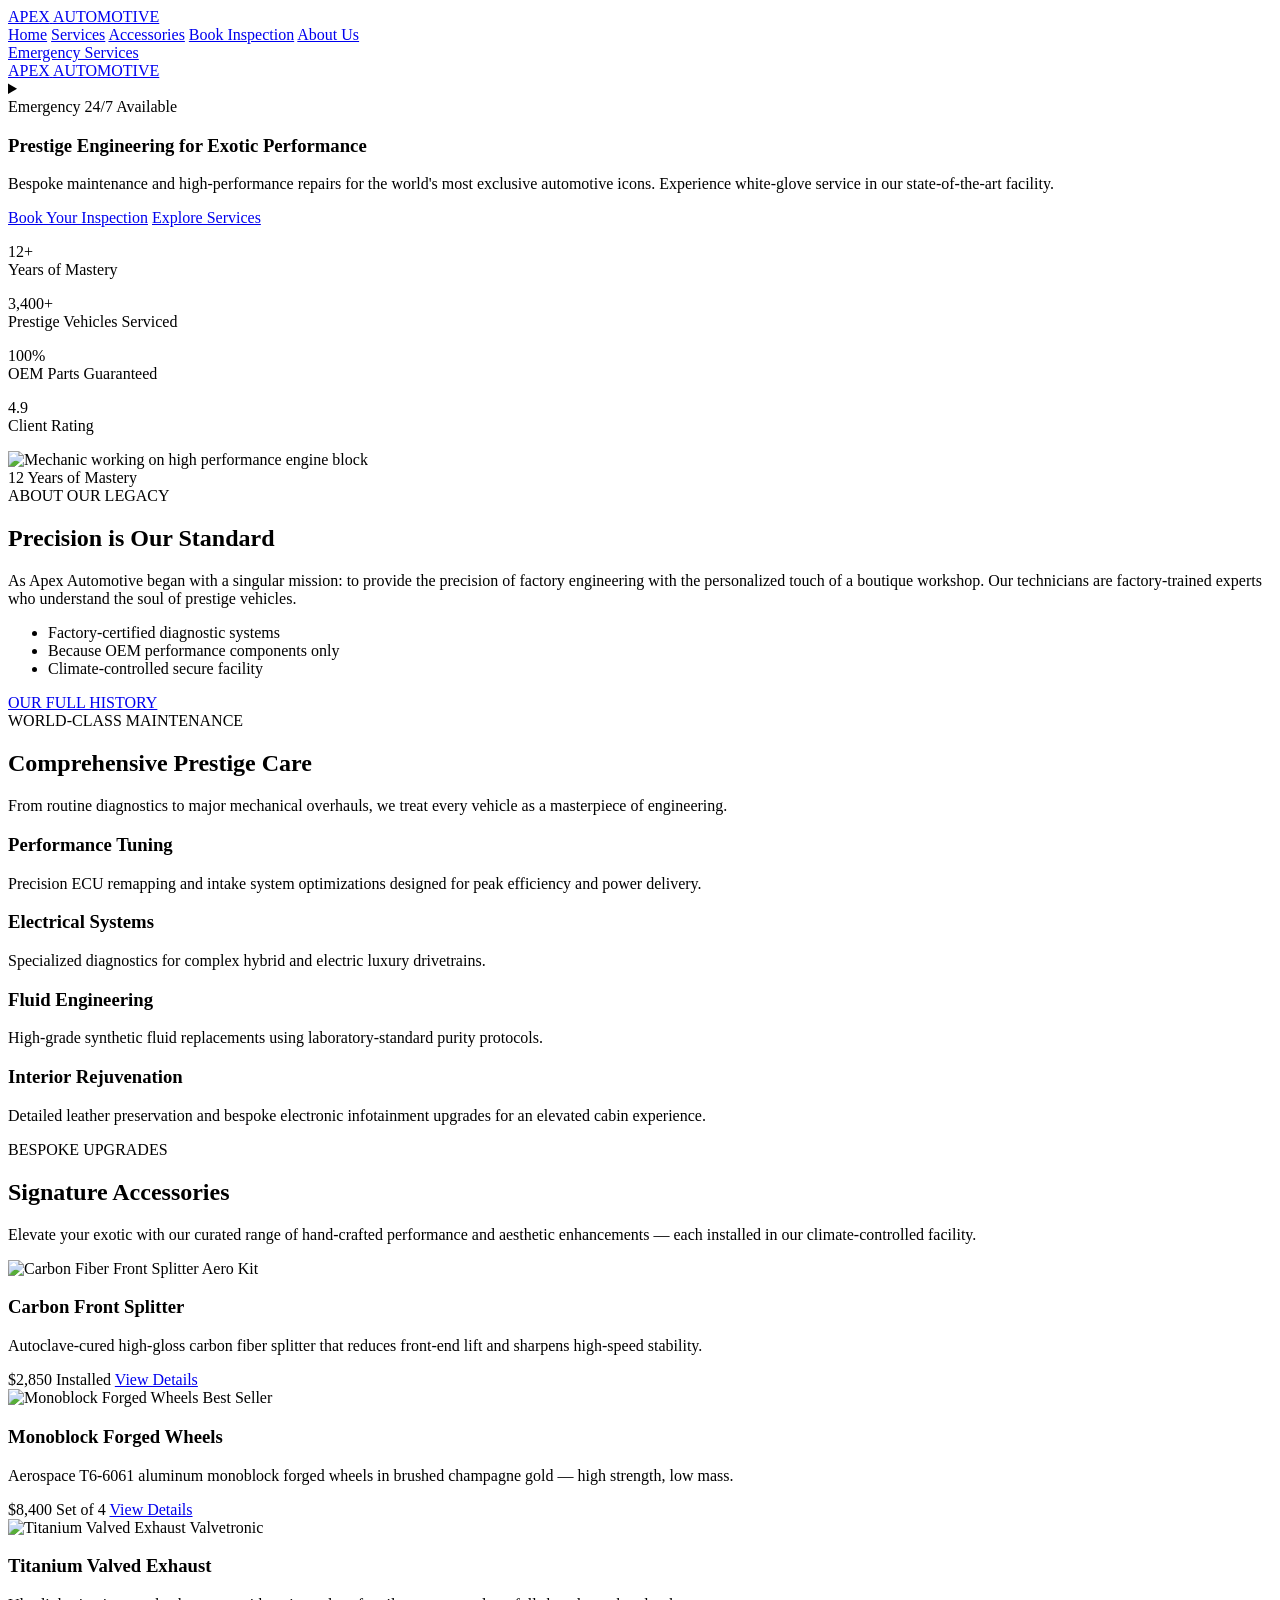
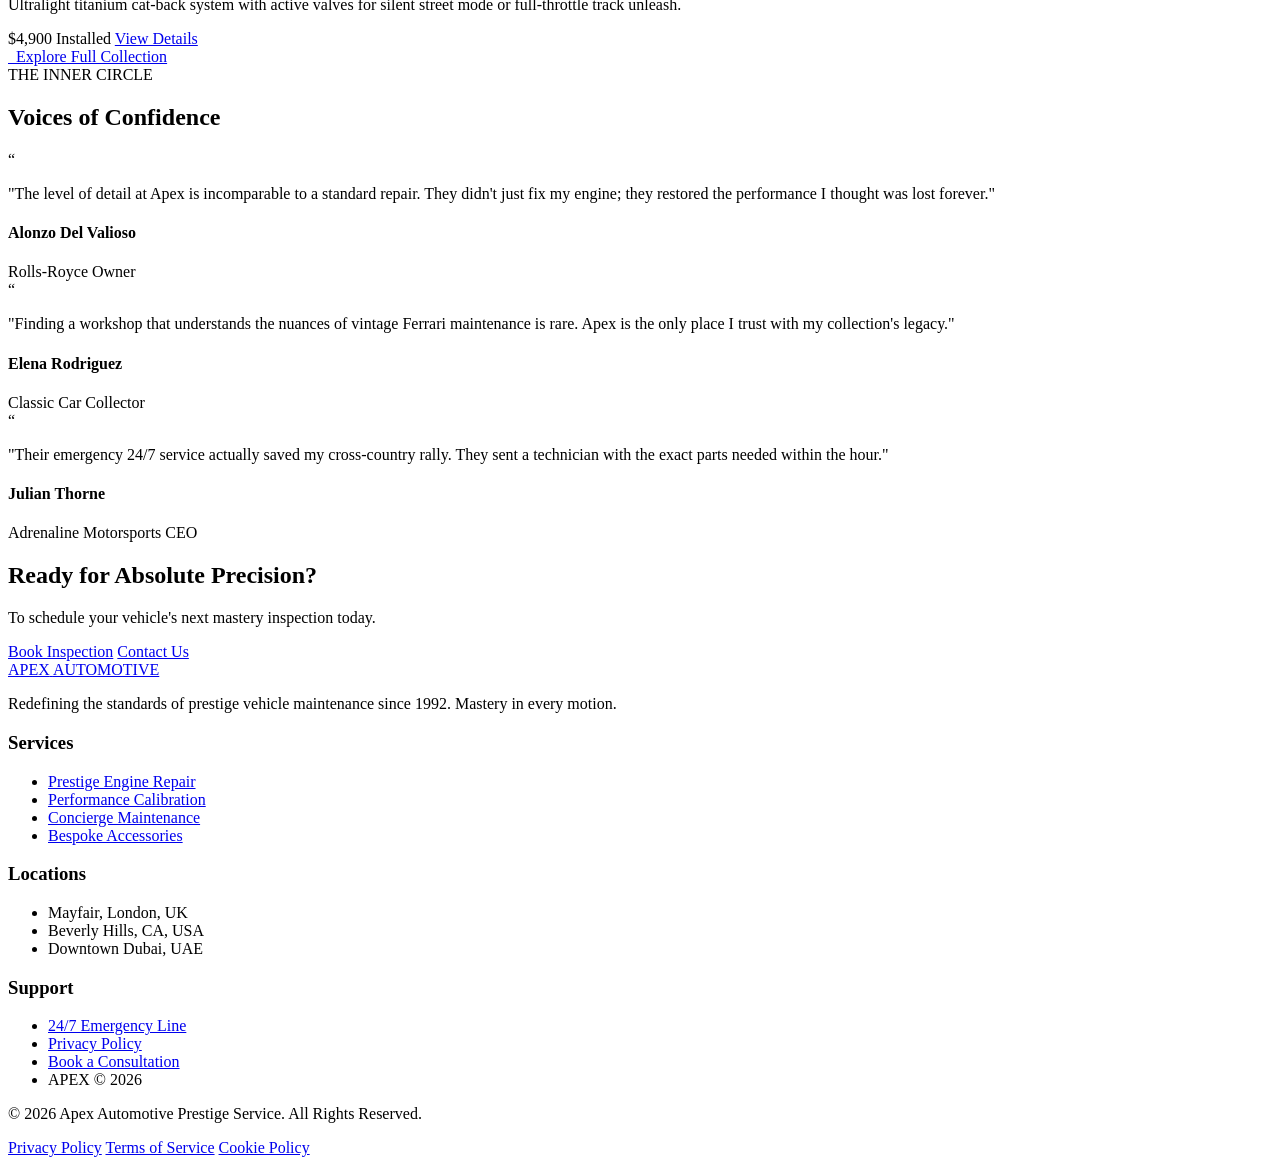
==== commit f7c5fa6c: "Add files via upload" ====
--- a/index.html
+++ b/index.html
@@ -6,30 +6,9 @@
     <title>Apex Automotive - Exotic Vehicle Prestige Service</title>
     <link href="https://fonts.googleapis.com/css2?family=Montserrat:ital,wght@0,300;0,400;0,500;0,600;0,700;0,800;0,900;1,400&family=Inter:wght@300;400;500;600;700&family=Playfair+Display:ital,wght@0,700;1,700&display=swap" rel="stylesheet">
     <link rel="stylesheet" href="../fontawesome-free-7.2.0-web/css/all.css">
-    <link rel="stylesheet" href="home.css">
+    <link rel="stylesheet" href="../CSS/home.css">
 </head>
-<body>
-    <!-- <header class="nav-header">
-        <div class="nav-container">
-            <a href="index.html" class="brand-logo">
-                <span class="logo-bold">APEX</span>
-                <span class="logo-thin">AUTOMOTIVE</span>
-            </a>
-            
-            <nav class="nav-menu">
-                <a href="index.html" class="nav-link active">Home</a>
-                <a href="services.html" class="nav-link">Services</a>
-                <a href="accessories.html" class="nav-link">Accessories</a>
-                <a href="inspection.html" class="nav-link">Book Inspection</a>
-                <a href="#about" class="nav-link">About Us</a>
-            </nav>
-
-            <a href="tel:+97142942245" class="emergency-btn">
-                <i class="fa-solid fa-phone"></i> Emergency Services
-            </a>
-        </div>
-    </header> -->
-
+<body id="body">
     <header class="nav-header">
         <SECTION>   
             <div class="nav-container">
@@ -45,7 +24,6 @@
                     <a href="inspection.html" class="nav-link">Book Inspection</a>
                     <a href="#" class="nav-link">About Us</a>
                 </nav>
-
                 <a href="tel:+97142942245" class="emergency-btn">
                     <i class="fa-solid fa-phone"></i> Emergency Services
                 </a>
@@ -77,7 +55,7 @@
     </header>
 
     <section class="hero-section" style="background-image: url('../IMAGE/homehero.png');">
-        <div class="hero-note">
+        <div id="hero-note" class="hero-note">
             <section>
                 <div class="cert-badge">
                     <i class="fa-solid fa-circle-check"></i>
@@ -459,6 +437,7 @@
 
     <script>
         const dropdown = document.getElementById('MyDropDown');
+        const hero = document.getElementById('hero-note');
 
         document.addEventListener('click', function (event) {
         if (dropdown.hasAttribute('open') && !dropdown.contains(event.target)) {
@@ -468,5 +447,6 @@
 
     </script>
 
+
 </body>
 </html>
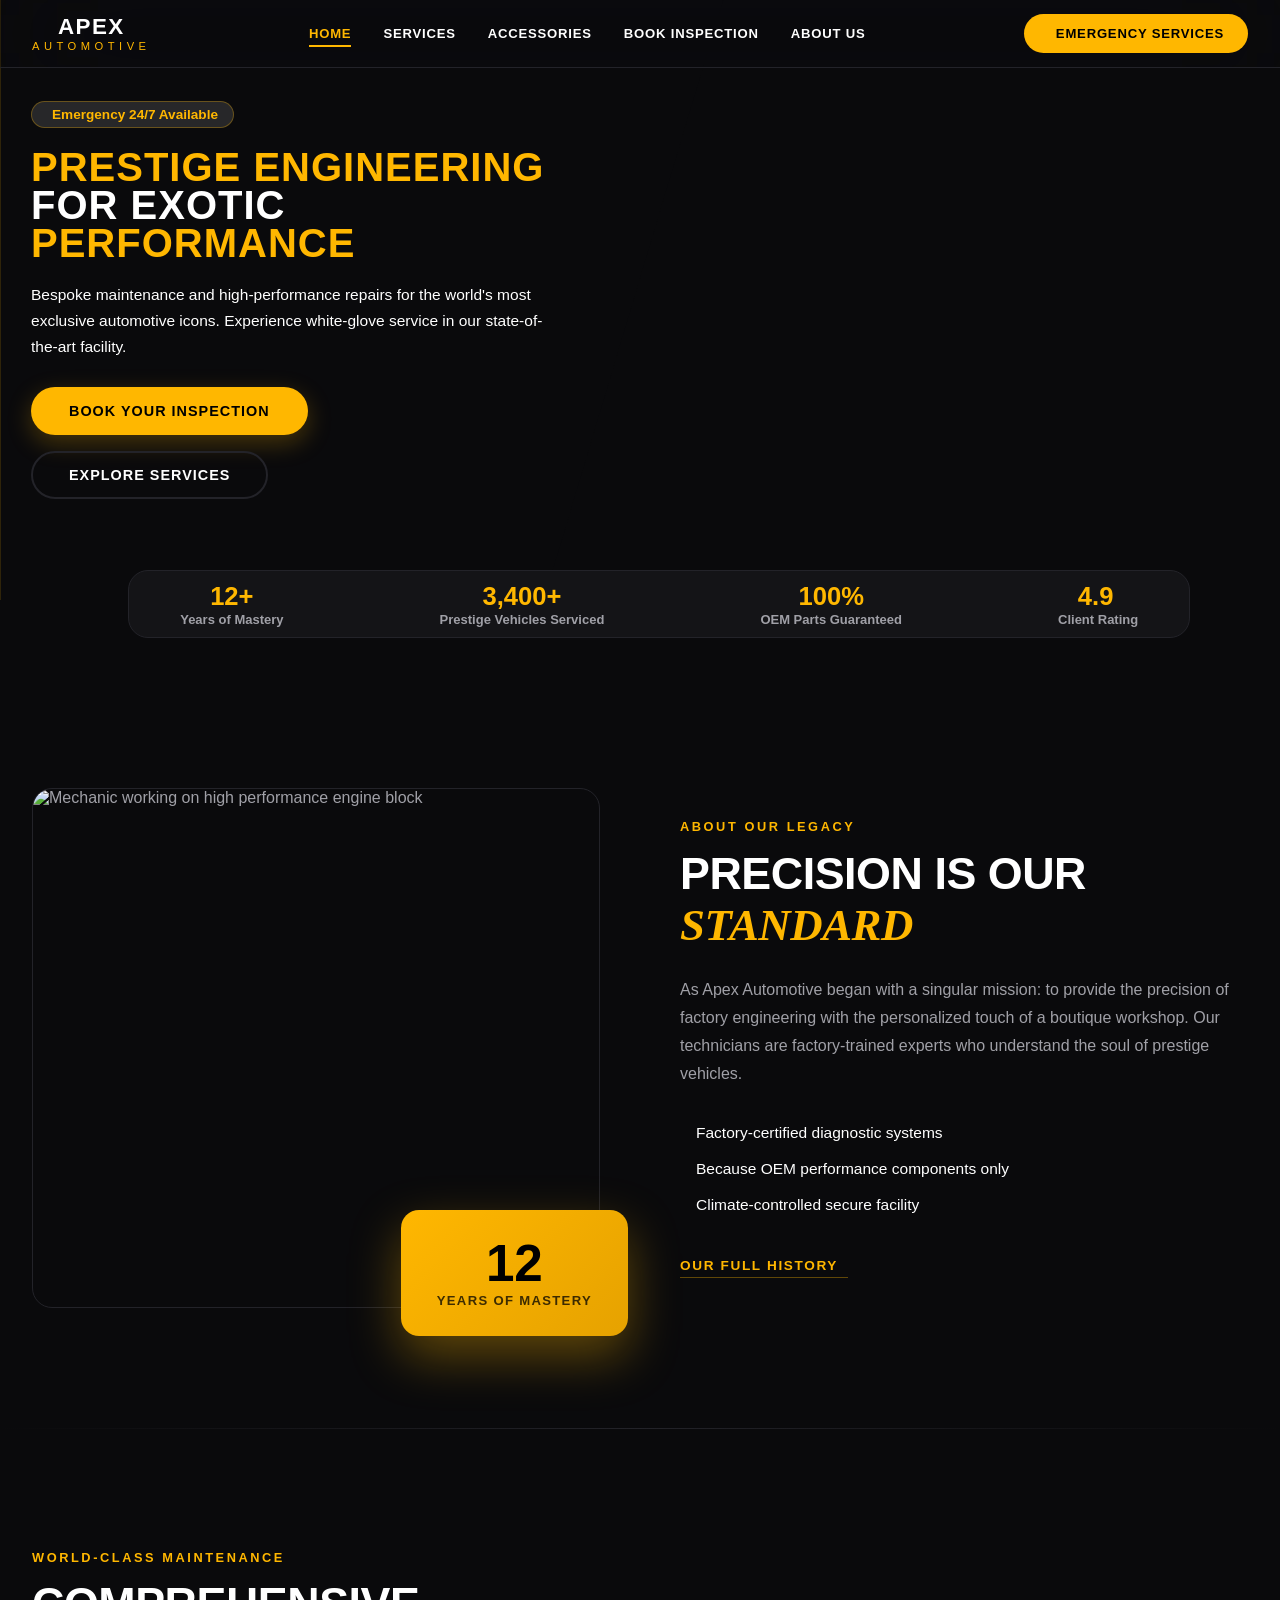
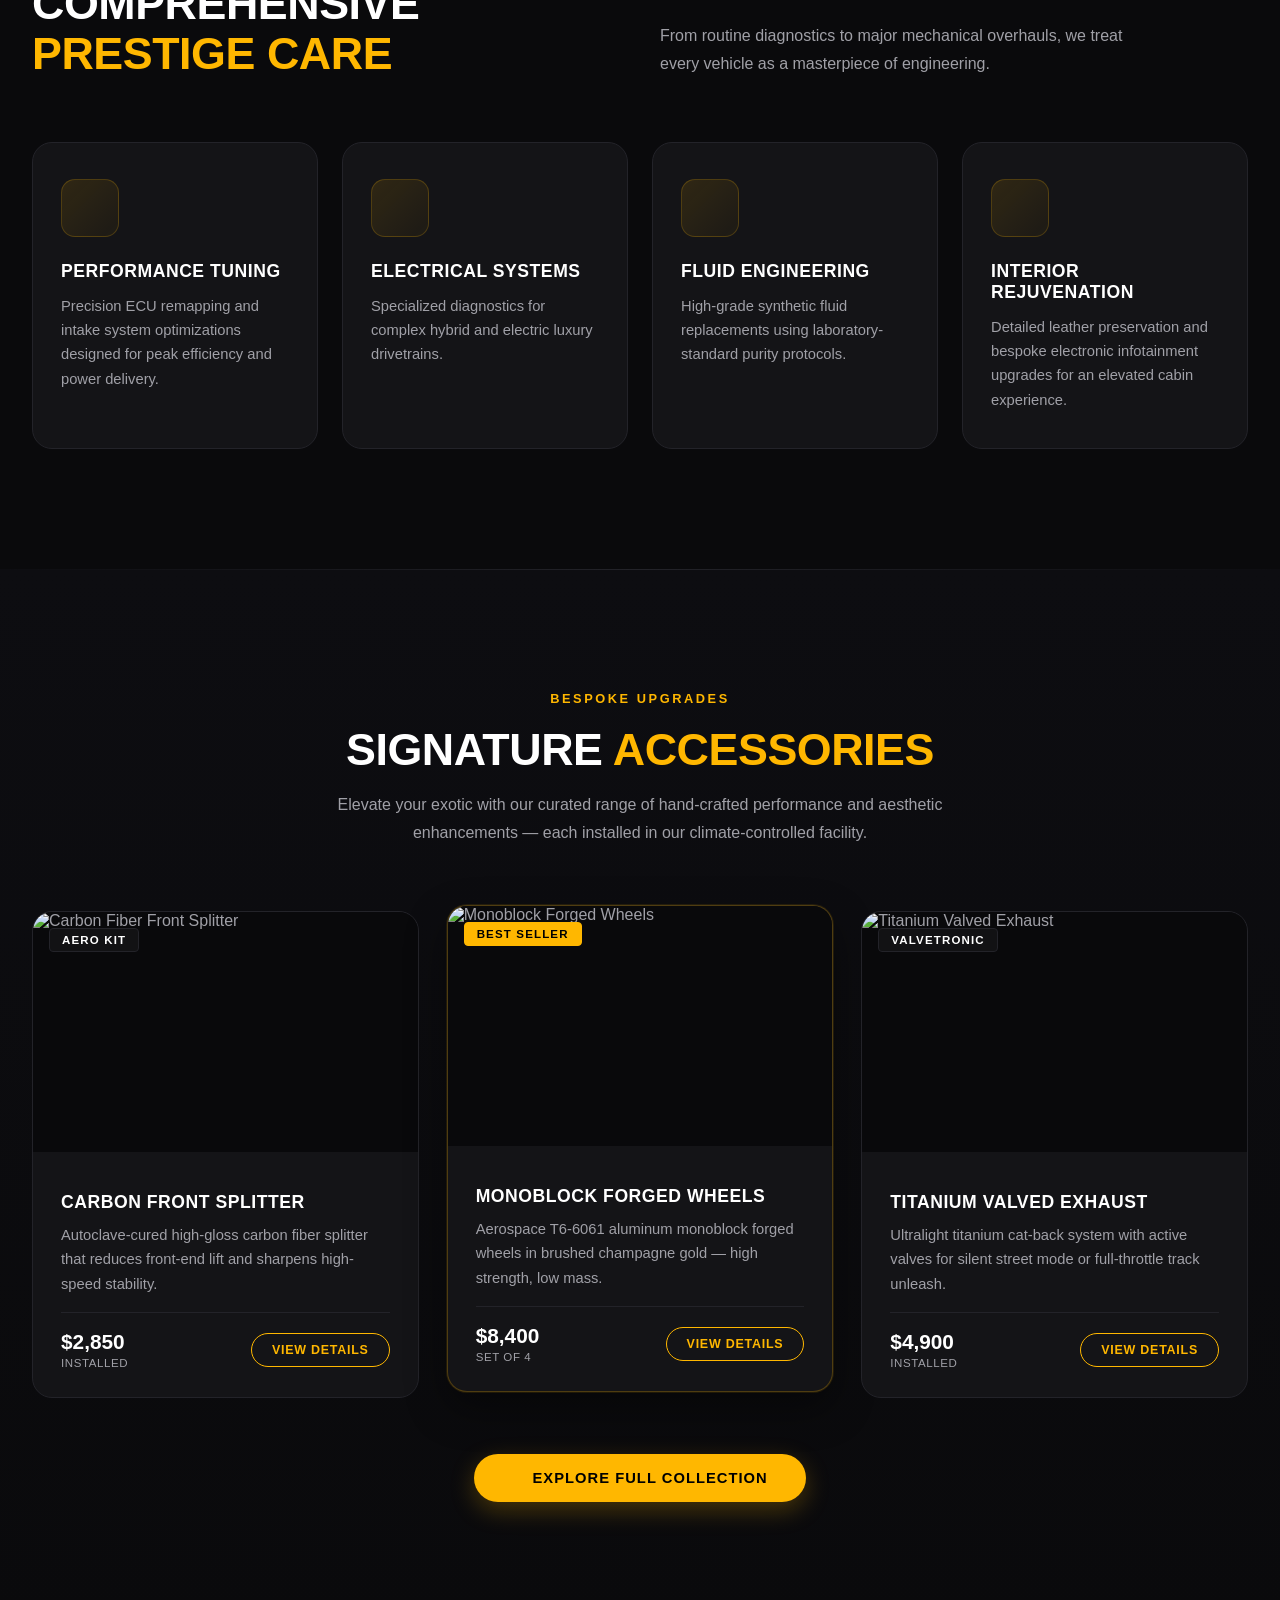
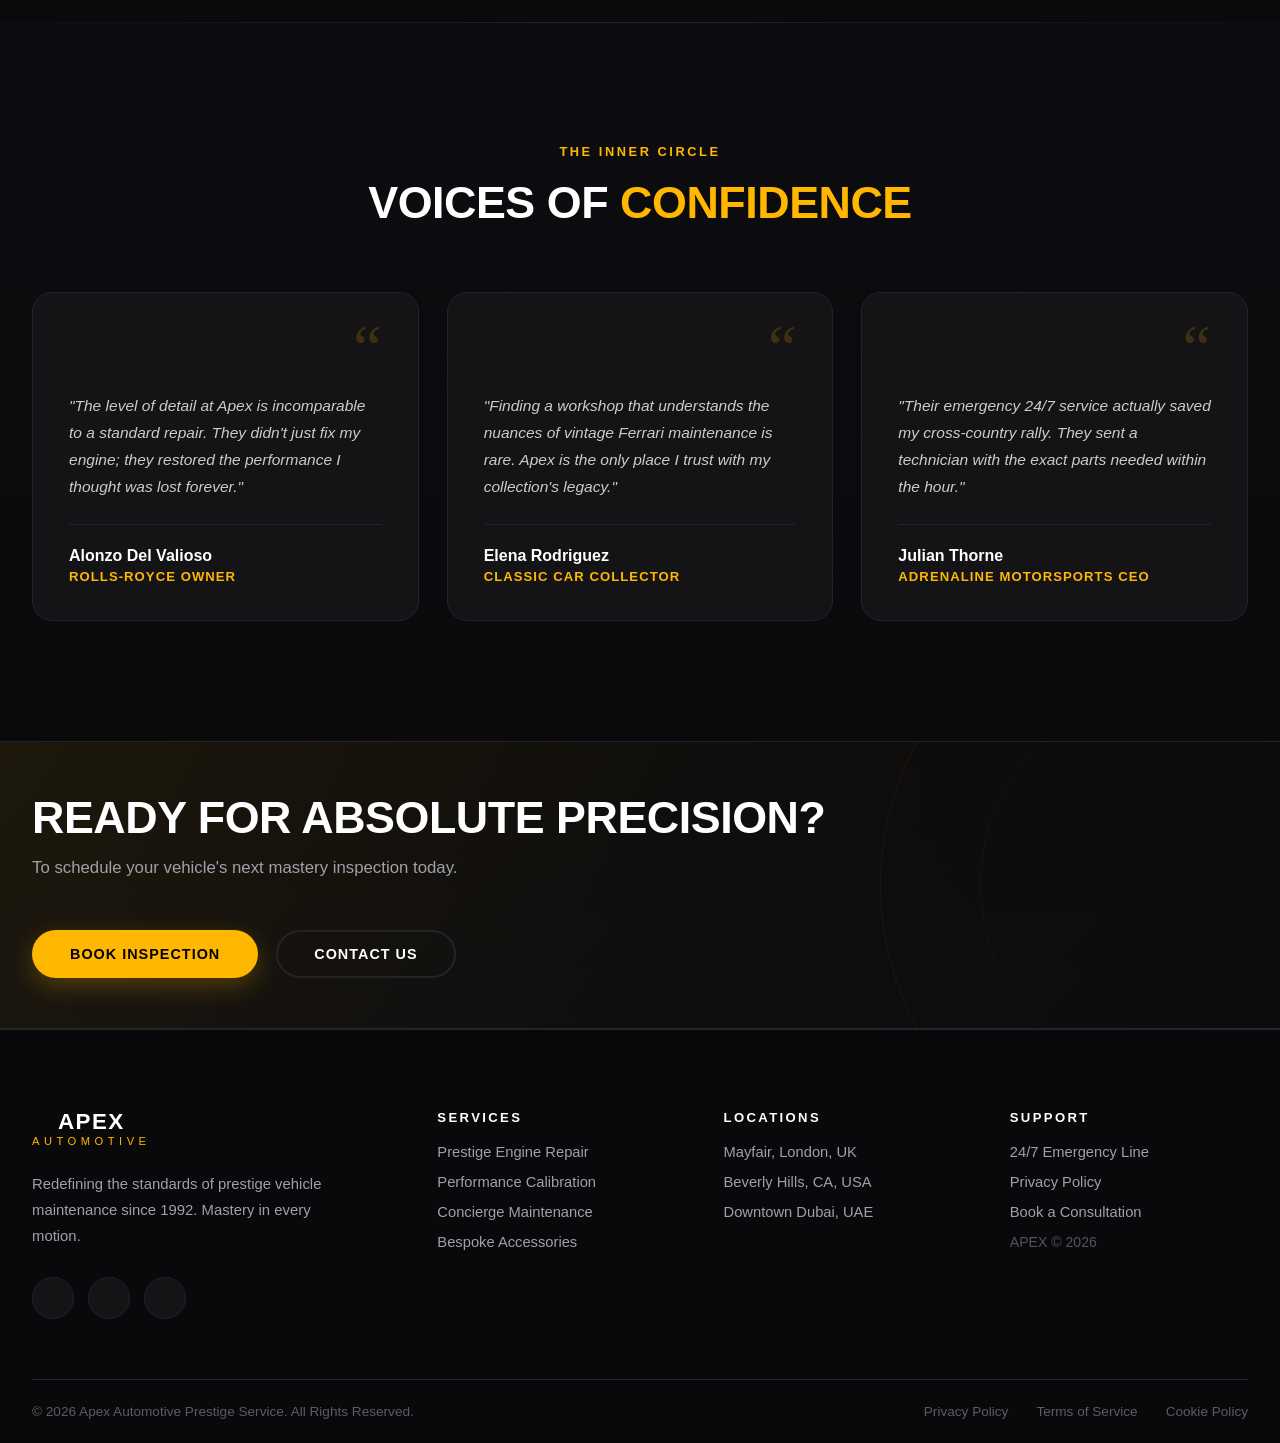
==== commit 342b9394: "Update index.html" ====
--- a/index.html
+++ b/index.html
@@ -6,7 +6,7 @@
     <title>Apex Automotive - Exotic Vehicle Prestige Service</title>
     <link href="https://fonts.googleapis.com/css2?family=Montserrat:ital,wght@0,300;0,400;0,500;0,600;0,700;0,800;0,900;1,400&family=Inter:wght@300;400;500;600;700&family=Playfair+Display:ital,wght@0,700;1,700&display=swap" rel="stylesheet">
     <link rel="stylesheet" href="../fontawesome-free-7.2.0-web/css/all.css">
-    <link rel="stylesheet" href="../CSS/home.css">
+    <link rel="stylesheet" href="home.css">
 </head>
 <body id="body">
     <header class="nav-header">
--- a/home.css
+++ b/home.css
@@ -0,0 +1,1665 @@
+:root {
+    --color-bg-dark:       #0a0a0c;
+    --color-bg-card:       #141417;
+    --color-bg-input:      #1a1a1f;
+    --color-gold:          #ffb700;
+    --color-gold-hover:    #dca134;
+    --color-gold-rgb:      255, 183, 0;
+    --color-text-white:    #ffffff;
+    --color-text-muted:    #a0a0a7;
+    --color-border:        #232329;
+    --color-border-glow:   rgba(255, 183, 0, 0.2);
+
+    /* Typography */
+    --font-heading: 'Montserrat', sans-serif;
+    --font-display: 'Playfair Display', serif;
+    --font-body:    'Inter', sans-serif;
+
+    /* Animation */
+    --transition: all 0.3s cubic-bezier(0.4, 0, 0.2, 1);
+}
+
+*,
+*::before,
+*::after {
+    margin: 0;
+    padding: 0;
+    box-sizing: border-box;
+}
+
+html {
+    scroll-behavior: smooth;
+    font-family: 'Inter', sans-serif;
+    background-color: #0a0a0c;
+    color: #a0a0a7;
+    overflow-x: hidden;
+}
+
+body {
+    overflow-x: hidden !important; width: 100%;
+    background-color: #0a0a0c;
+    -webkit-font-smoothing: antialiased;
+}
+
+h1, h2, h3, h4, h5, h6 {
+    font-family: 'Montserrat', sans-serif;
+    color: #fff;
+    font-weight: 800;
+}
+
+a {
+    text-decoration: none;
+    transition: all 0.3s cubic-bezier(0.4, 0, 0.2, 1);
+}
+
+img {
+    display: block;
+    max-width: 100%;
+}
+
+.gold-text {
+    color: #ffb700;
+}
+
+.gold-italic {
+    color: #ffb700;
+    font-family: 'Playfair Display', serif;
+    font-style: italic;
+}
+
+.section-label {
+    display: inline-block;
+    color: #ffb700;
+    font-family: 'Montserrat', sans-serif;
+    font-size: 0.8rem;
+    font-weight: 700;
+    letter-spacing: 0.2em;
+    text-transform: uppercase;
+    margin-bottom: 14px;
+}
+
+.btn-primary {
+    display: inline-block;
+    background-color: #ffb700;
+    color: #000;
+    font-family: 'Montserrat', sans-serif;
+    font-weight: 800;
+    font-size: 0.9rem;
+    text-transform: uppercase;
+    letter-spacing: 0.07em;
+    padding: 16px 38px;
+    border-radius: 50px;
+    box-shadow: 0 8px 24px rgba(255, 183, 0, 0.25);
+    transition: all 0.3s cubic-bezier(0.4, 0, 0.2, 1);
+}
+
+.btn-primary:hover {
+    background-color: #fff;
+    transform: translateY(-3px);
+    box-shadow: 0 14px 32px rgba(255, 255, 255, 0.12);
+}
+
+.btn-outline {
+    display: inline-block;
+    border: 2px solid var(--color-border);
+    color: #fff;
+    font-family: var(--font-heading);
+    font-weight: 800;
+    font-size: 0.9rem;
+    text-transform: uppercase;
+    letter-spacing: 0.07em;
+    padding: 14px 36px;
+    border-radius: 50px;
+    transition: var(--transition);
+}
+
+.btn-outline:hover {
+    border-color: var(--color-gold);
+    color: var(--color-gold);
+    transform: translateY(-3px);
+    background-color: rgba(var(--color-gold-rgb), 0.04);
+}
+
+.phone{
+    display: none;
+}
+
+/* ============================================================
+   STICKY NAVIGATION
+   ============================================================ */
+.nav-header {
+    position: fixed;
+    top: 0; left: 0;
+    width: 100%;
+    z-index: 1000;
+    backdrop-filter: blur(60px) saturate(180%);
+    -webkit-backdrop-filter: blur(60px) saturate(180%);
+    border-bottom: 1px solid var(--color-border);
+    transition: var(--transition);
+}
+
+.nav-container {
+    max-width: 1280px;
+    margin: 0 auto;
+    padding: 14px 32px;
+    display: flex;
+    align-items: center;
+    justify-content: space-between;
+    gap: 20px;
+}
+
+/* Brand Logo */
+.brand-logo {
+    display: flex;
+    flex-direction: column;
+    line-height: 1.1;
+    text-align: center;
+}
+
+.logo-bold {
+    font-family: var(--font-heading);
+    font-weight: 900;
+    font-size: 1.4rem;
+    letter-spacing: 0.06em;
+    color: var(--color-text-white);
+}
+
+.logo-thin {
+    font-family: var(--font-heading);
+    font-weight: 400;
+    font-size: 0.7rem;
+    letter-spacing: 0.4em;
+    color: var(--color-gold);
+}
+
+/* Nav Links */
+.nav-menu {
+    display: flex;
+    align-items: center;
+    gap: 32px;
+}
+
+.nav-link {
+    font-family: var(--font-heading);
+    font-weight: 600;
+    font-size: 0.82rem;
+    text-transform: uppercase;
+    letter-spacing: 0.06em;
+    color: var(--color-text-white);
+    padding: 6px 0;
+    position: relative;
+}
+
+.nav-link::after {
+    content: '';
+    position: absolute;
+    bottom: 0;
+    left: 0;
+    width: 0;
+    height: 2px;
+    background-color: var(--color-gold);
+    transition: var(--transition);
+}
+
+.nav-link:hover,
+.nav-link.active {
+    color: var(--color-gold);
+}
+
+.nav-link:hover::after,
+.nav-link.active::after {
+    display: inline-block; width: 100%;
+}
+
+
+/* Emergency Button */
+.emergency-btn {
+    display: inline-flex;
+    align-items: center;
+    gap: 8px;
+    background-color: var(--color-gold);
+    color: #000;
+    font-family: var(--font-heading);
+    font-weight: 800;
+    font-size: 0.82rem;
+    text-transform: uppercase;
+    letter-spacing: 0.06em;
+    padding: 12px 24px;
+    border-radius: 50px;
+    transition: var(--transition);
+    white-space: nowrap;
+}
+
+.emergency-btn:hover {
+    background-color: #fff;
+    transform: translateY(-2px);
+    box-shadow: 0 6px 18px rgba(var(--color-gold-rgb), 0.3);
+}
+
+/* ============================================================
+   5. HERO SECTION — exactly like return.html / return.css
+   ============================================================ */
+.hero-section {
+    display: flex;
+    width: 100%;
+    height: 600px;
+    background-position: right;
+    background-size: cover;
+    background-repeat: no-repeat;
+    align-items: center;
+    overflow: hidden;
+}
+
+/* Slanted left panel — exactly like return.css .hero-note */
+.hero-note {
+    display: flex;
+    clip-path: polygon(0% 0%, 100% 0%, 65% 100%, 0% 100%);
+    width: 60%;
+    height: 100vh;
+    background-color: var(--color-bg-dark);
+    padding: 0 30px;
+    position: relative;
+    z-index: 2;
+    align-items: center;
+    overflow: hidden;
+    border: 1px solid rgba(var(--color-gold-rgb), 0.15);
+}
+
+/* Cert badge — exactly like return.css .cert-badge */
+.cert-badge {
+    display: inline-flex;
+    gap: 5px;
+    border: 1px solid rgba(var(--color-gold-rgb), 0.3);
+    background-color: rgba(204, 204, 204, 0.15);
+    padding: 5px 15px;
+    align-items: center;
+    border-radius: 15px;
+}
+
+.cert-badge i {
+    color: var(--color-gold);
+}
+
+.cert-note {
+    color: var(--color-gold);
+    font-family: var(--font-heading);
+    font-size: 0.85rem;
+    font-weight: 700;
+}
+
+/* Hero title — exactly like return.css .hero-title */
+.hero-title {
+    width: 80%;
+    color: var(--color-gold);
+    font-size: 2.5rem;
+    margin: 20px 0;
+    line-height: 0.95;
+    overflow: hidden;
+    letter-spacing: 1px;
+    font-family: var(--font-heading);
+    font-weight: 900;
+    text-transform: uppercase;
+}
+
+/* span inside hero-title — like return.css .hero-title span (green → Aurum white accent) */
+.hero-title span {
+    color: #fff;
+}
+
+/* Hero desc — exactly like return.css .hero-desc */
+.hero-desc {
+    width: 75%;
+    color: #fff;
+    font-size: 0.97rem;
+    line-height: 1.65;
+}
+
+/* Buttons row — keep as-is since return.html doesn't have action buttons */
+.hero-actions {
+    display: flex;
+    gap: 16px; width: 70%;
+    flex-wrap: wrap;
+    margin-top: 28px;
+}
+
+/* ============================================================
+   5b. FLOATING STATS BAR — exactly like return.css .nav2
+   ============================================================ */
+.nav2 {
+    display: flex;
+    justify-content: space-between;
+    padding: 10px 4%;
+    margin: 0 10%;
+    background-color: var(--color-bg-card);
+    border-radius: 20px;
+    position: relative;
+    width: 83%;
+    bottom: 30px;
+    gap: 10px;
+    border: 1px solid var(--color-border);
+    z-index: 3;
+}
+
+.div-1 {
+    display: inline-block;
+    align-items: center;
+    text-align: center;
+    line-height: 1.2;
+}
+
+.upper {
+    display: inline-flex;
+    align-items: center;
+    font-size: 1.6rem;
+    font-family: var(--font-heading);
+    font-weight: 900;
+    color: var(--color-gold);
+    text-wrap: inherit;
+    gap: 5px;
+}
+
+.upper .fa-star {
+    font-size: 1.2rem;
+    color: var(--color-gold);
+}
+
+.lower {
+    font-size: 13px;
+    font-weight: 700;
+    color: var(--color-text-muted);
+    display: block;
+}
+
+/* ============================================================
+   6. ABOUT SECTION
+
+   ============================================================ */
+#about {
+    padding: 120px 32px;
+    /* background: linear-gradient(180deg, var(--color-bg-dark) 0%, #0d0d11 100%); */
+    position: relative;
+}
+
+.about-section::before {
+    content: '';
+    position: absolute;
+    top: 0;
+    left: 0;
+    right: 0;
+    height: 1px;
+    /* background: linear-gradient(90deg, transparent, var(--color-border), transparent); */
+}
+
+.about-container {
+    max-width: 1280px;
+    margin: 0 auto;
+    display: grid;
+    grid-template-columns: 1fr 1fr;
+    gap: 80px;
+    align-items: center;
+}
+
+/* Image column */
+.about-image-column {
+    position: relative;
+}
+
+.about-image-wrapper {
+    position: relative;
+    border-radius: 20px;
+    overflow: visible;
+}
+
+.about-main-image {
+    width: 100%;
+    height: 520px;
+    object-fit: cover;
+    border-radius: 20px;
+    border: 1px solid var(--color-border);
+    display: block;
+    transition: transform 0.6s ease;
+}
+
+.about-image-wrapper:hover .about-main-image {
+    transform: scale(1.02);
+}
+
+/* Floating mastery box */
+.mastery-box {
+    position: absolute;
+    bottom: -28px;
+    right: -28px;
+    background: linear-gradient(135deg, var(--color-gold) 0%, #e6a200 100%);
+    color: #000;
+    border-radius: 18px;
+    padding: 28px 36px;
+    display: flex;
+    flex-direction: column;
+    align-items: center;
+    gap: 4px;
+    box-shadow: 0 20px 50px rgba(var(--color-gold-rgb), 0.35);
+    z-index: 10;
+    animation: floatBox 4s ease-in-out infinite;
+}
+
+@keyframes floatBox {
+    0%, 100% { transform: translateY(0); }
+    50%       { transform: translateY(-8px); }
+}
+
+.mastery-number {
+    font-family: var(--font-heading);
+    font-size: 3.2rem;
+    font-weight: 900;
+    line-height: 1;
+    color: #000;
+}
+
+.mastery-label {
+    font-family: var(--font-heading);
+    font-size: 0.82rem;
+    font-weight: 700;
+    text-transform: uppercase;
+    letter-spacing: 0.1em;
+    color: rgba(0, 0, 0, 0.75);
+    white-space: nowrap;
+}
+
+/* Text column */
+.about-text-column {
+    display: flex;
+    flex-direction: column;
+}
+
+.about-heading {
+    font-size: clamp(2.2rem, 3.5vw, 3rem);
+    line-height: 1.15;
+    text-transform: uppercase;
+    margin-bottom: 24px;
+    letter-spacing: -0.01em;
+}
+
+.about-paragraph {
+    font-size: 1rem;
+    line-height: 1.75;
+    color: var(--color-text-muted);
+    margin-bottom: 36px;
+}
+
+/* Checklist */
+.about-checklist {
+    list-style: none;
+    display: flex;
+    flex-direction: column;
+    gap: 18px;
+    margin-bottom: 44px;
+}
+
+.about-checklist li {
+    display: flex;
+    align-items: center;
+    gap: 16px;
+}
+
+.check-icon {
+    color: var(--color-gold);
+    font-size: 1.1rem;
+    flex-shrink: 0;
+    filter: drop-shadow(0 0 6px rgba(var(--color-gold-rgb), 0.4));
+}
+
+.check-text {
+    font-size: 0.97rem;
+    color: var(--color-text-white);
+    font-weight: 500;
+}
+
+/* History link */
+.history-link {
+    display: inline-flex;
+    align-items: center;
+    gap: 10px;
+    color: var(--color-gold);
+    font-family: var(--font-heading);
+    font-weight: 700;
+    font-size: 0.85rem;
+    text-transform: uppercase;
+    letter-spacing: 0.12em;
+    border-bottom: 1.5px solid rgba(var(--color-gold-rgb), 0.35);
+    padding-bottom: 4px;
+    width: fit-content;
+    transition: var(--transition);
+}
+
+.history-link i {
+    transition: transform 0.3s ease;
+}
+
+.history-link:hover {
+    color: #fff;
+    border-color: #fff;
+}
+
+.history-link:hover i {
+    transform: translateX(5px);
+}
+
+/* ============================================================
+   7. SERVICES SECTION
+   ============================================================ */
+.services-section {
+    padding: 120px 32px;
+    background-color: var(--color-bg-dark);
+    position: relative;
+}
+
+/* Subtle top divider */
+.services-section::before {
+    content: '';
+    position: absolute;
+    top: 0;
+    left: 0;
+    right: 0;
+    height: 1px;
+    background: linear-gradient(90deg, transparent, var(--color-border), transparent);
+}
+
+.services-container {
+    max-width: 1280px;
+    margin: 0 auto;
+}
+
+/* Top row: heading left, description right */
+.services-top-row {
+    display: grid;
+    grid-template-columns: 1fr 1fr;
+    gap: 40px;
+    align-items: end;
+    margin-bottom: 64px;
+}
+
+.services-title {
+    font-size: clamp(2.2rem, 3.5vw, 3.2rem);
+    text-transform: uppercase;
+    line-height: 1.1;
+    letter-spacing: -0.01em;
+}
+
+.services-summary-desc {
+    font-size: 1rem;
+    line-height: 1.75;
+    color: var(--color-text-muted);
+    max-width: 480px;
+}
+
+/* Services grid */
+.services-grid {
+    display: grid;
+    grid-template-columns: repeat(4, 1fr);
+    gap: 24px;
+}
+
+/* Service card */
+.service-card {
+    background-color: var(--color-bg-card);
+    border: 1px solid var(--color-border);
+    border-radius: 20px; background-position: center;
+    background-size: cover; background-repeat: no-repeat;
+    padding: 36px 28px;
+    display: flex;
+    flex-direction: column;
+    gap: 24px;
+    position: relative;
+    overflow: hidden;
+    transition: var(--transition);
+    cursor: default;
+}
+
+/* Hover glow layer */
+.service-card::before {
+    content: '';
+    position: absolute;
+    inset: 0; background-image: url(../IMAGE/alcantara_steering.png);
+    border-radius: 20px;
+    background: radial-gradient(circle at top left, rgba(var(--color-gold-rgb), 0.06) 0%, transparent 65%);
+    opacity: 0;
+    transition: opacity 0.4s ease;
+}
+
+.service-card:hover {
+    border-color: rgba(var(--color-gold-rgb), 0.35);
+    transform: translateY(-8px);
+    box-shadow: 0 20px 40px rgba(0, 0, 0, 0.5);
+}
+
+.service-card:hover::before {
+    opacity: 1;
+}
+
+/* Icon box */
+.card-icon-box {
+    width: 58px;
+    height: 58px;
+    background: linear-gradient(135deg, rgba(var(--color-gold-rgb), 0.12), rgba(var(--color-gold-rgb), 0.04));
+    border: 1px solid rgba(var(--color-gold-rgb), 0.2);
+    border-radius: 14px;
+    display: flex;
+    align-items: center;
+    justify-content: center;
+    color: var(--color-gold);
+    font-size: 1.4rem;
+    transition: var(--transition);
+}
+
+.service-card:hover .card-icon-box {
+    background: linear-gradient(135deg, rgba(var(--color-gold-rgb), 0.25), rgba(var(--color-gold-rgb), 0.1));
+    box-shadow: 0 0 18px rgba(var(--color-gold-rgb), 0.2);
+}
+
+.card-content {
+    display: flex;
+    flex-direction: column;
+    gap: 12px;
+}
+
+.card-title {
+    font-size: 1.1rem;
+    text-transform: uppercase;
+    letter-spacing: 0.03em;
+    color: var(--color-text-white);
+}
+
+.card-text {
+    font-size: 0.92rem;
+    line-height: 1.65;
+    color: var(--color-text-muted);
+}
+
+/* ============================================================
+   8. TESTIMONIALS SECTION
+   ============================================================ */
+.testimonials-section {
+    padding: 120px 32px;
+    background: linear-gradient(180deg, #0d0d11 0%, var(--color-bg-dark) 100%);
+    position: relative;
+}
+
+.testimonials-section::before {
+    content: '';
+    position: absolute;
+    top: 0;
+    left: 0;
+    right: 0;
+    height: 1px;
+    background: linear-gradient(90deg, transparent, var(--color-border), transparent);
+}
+
+.testimonials-container {
+    max-width: 1280px;
+    margin: 0 auto;
+}
+
+.testimonials-header {
+    text-align: center;
+    margin-bottom: 64px;
+}
+
+.testimonials-title {
+    font-size: clamp(2.2rem, 3.5vw, 3.2rem);
+    text-transform: uppercase;
+    letter-spacing: -0.01em;
+    margin-top: 4px;
+}
+
+/* Grid */
+.testimonials-grid {
+    display: grid;
+    grid-template-columns: repeat(3, 1fr);
+    gap: 28px;
+}
+
+/* Testimonial card */
+.testimonial-card {
+    background-color: var(--color-bg-card);
+    border: 1px solid var(--color-border);
+    border-radius: 20px;
+    padding: 36px;
+    display: flex;
+    flex-direction: column;
+    gap: 24px;
+    transition: var(--transition);
+    position: relative;
+    overflow: hidden;
+}
+
+.testimonial-card::after {
+    content: '';
+    position: absolute;
+    bottom: 0;
+    left: 0;
+    right: 0;
+    height: 3px;
+    background: linear-gradient(90deg, var(--color-gold), transparent);
+    transform: scaleX(0);
+    transform-origin: left;
+    transition: transform 0.4s ease;
+}
+
+.testimonial-card:hover {
+    border-color: rgba(var(--color-gold-rgb), 0.25);
+    transform: translateY(-6px);
+    box-shadow: 0 20px 40px rgba(0, 0, 0, 0.4);
+}
+
+.testimonial-card:hover::after {
+    transform: scaleX(1);
+}
+
+/* Card header */
+.card-header {
+    display: flex;
+    justify-content: space-between;
+    align-items: flex-start;
+}
+
+.star-rating {
+    display: flex;
+    gap: 4px;
+    color: var(--color-gold);
+    font-size: 0.9rem;
+}
+
+.quote-mark {
+    font-family: var(--font-display);
+    font-size: 4rem;
+    line-height: 0.6;
+    color: rgba(var(--color-gold-rgb), 0.18);
+    user-select: none;
+}
+
+/* Quote text */
+.quote-text {
+    font-size: 0.97rem;
+    line-height: 1.75;
+    color: rgba(255, 255, 255, 0.78);
+    font-style: italic;
+    flex-grow: 1;
+}
+
+/* Author */
+.author-details {
+    display: flex;
+    flex-direction: column;
+    gap: 4px;
+    border-top: 1px solid var(--color-border);
+    padding-top: 22px;
+}
+
+.author-name {
+    font-family: var(--font-heading);
+    font-size: 1rem;
+    font-weight: 700;
+    color: var(--color-text-white);
+}
+
+.author-sub {
+    font-size: 0.82rem;
+    color: var(--color-gold);
+    font-weight: 600;
+    text-transform: uppercase;
+    letter-spacing: 0.08em;
+}
+
+/* ============================================================
+   9. CALL TO ACTION (CTA) SECTION
+   ============================================================ */
+.cta-section {
+    padding: 50px 32px;
+    background: linear-gradient(
+        135deg,
+        rgba(var(--color-gold-rgb), 0.08) 0%,
+        rgba(var(--color-gold-rgb), 0.02) 50%,
+        rgba(0, 0, 0, 0) 100%
+    ),
+    linear-gradient(180deg, var(--color-bg-dark) 0%, #0c0c0f 100%);
+    border-top: 1px solid var(--color-border);
+    border-bottom: 1px solid var(--color-border);
+    position: relative;
+    overflow: hidden;
+}
+
+/* Decorative ring */
+.cta-section::before {
+    content: '';
+    position: absolute;
+    right: -200px;
+    top: 50%;
+    transform: translateY(-50%);
+    width: 600px;
+    height: 600px;
+    border-radius: 50%;
+    border: 1px solid rgba(var(--color-gold-rgb), 0.06);
+    pointer-events: none;
+}
+
+.cta-section::after {
+    content: '';
+    position: absolute;
+    right: -100px;
+    top: 50%;
+    transform: translateY(-50%);
+    width: 400px;
+    height: 400px;
+    border-radius: 50%;
+    border: 1px solid rgba(var(--color-gold-rgb), 0.04);
+    pointer-events: none;
+}
+
+.cta-container {
+    max-width: 1280px;
+    margin: 0 auto;
+    display: flex;
+    align-items: center;
+    justify-content: space-between;
+    gap: 48px;
+    flex-wrap: wrap;
+}
+
+.cta-title {
+    font-size: clamp(2rem, 3.5vw, 3rem);
+    text-transform: uppercase;
+    letter-spacing: -0.01em;
+    margin-bottom: 12px;
+}
+
+.cta-subtitle {
+    font-size: 1.05rem;
+    color: var(--color-text-muted);
+    line-height: 1.6;
+}
+
+.cta-actions {
+    display: flex;
+    gap: 18px;
+    flex-shrink: 0;
+    flex-wrap: wrap;
+}
+
+/* ============================================================
+   10. BOOKING / CONTACT FORM SECTION
+   ============================================================ */
+.booking-section {
+    padding: 120px 32px;
+    background-color: var(--color-bg-dark);
+}
+
+.booking-container {
+    max-width: 1280px;
+    margin: 0 auto;
+    display: grid;
+    grid-template-columns: 1fr 1.1fr;
+    gap: 80px;
+    align-items: center;
+}
+
+/* Left column */
+.booking-text-column {
+    display: flex;
+    flex-direction: column;
+}
+
+.booking-heading {
+    font-size: clamp(2.2rem, 3.5vw, 3.2rem);
+    line-height: 1.12;
+    text-transform: uppercase;
+    margin-bottom: 24px;
+    letter-spacing: -0.01em;
+}
+
+.booking-paragraph {
+    font-size: 1rem;
+    line-height: 1.75;
+    color: var(--color-text-muted);
+    margin-bottom: 44px;
+}
+
+/* Emergency pill */
+.booking-emergency-pill {
+    display: flex;
+    align-items: center;
+    gap: 18px;
+    background-color: var(--color-bg-card);
+    border: 1px solid var(--color-border);
+    border-radius: 16px;
+    padding: 20px 26px;
+    width: fit-content;
+    transition: var(--transition);
+}
+
+.booking-emergency-pill:hover {
+    border-color: rgba(var(--color-gold-rgb), 0.3);
+    box-shadow: 0 6px 20px rgba(0, 0, 0, 0.3);
+}
+
+.inspection-details {
+    display: grid;
+    gap: 18px;
+    margin-bottom: 32px;
+}
+
+.inspection-title {
+    font-family: var(--font-heading);
+    font-size: 1.3rem;
+    text-transform: uppercase;
+    letter-spacing: 0.08em;
+    color: var(--color-text-white);
+}
+
+.inspection-subtext {
+    font-size: 0.95rem;
+    line-height: 1.75;
+    color: var(--color-text-muted);
+}
+
+.inspection-features {
+    list-style: none;
+    display: grid;
+    gap: 12px;
+    padding: 0;
+    margin: 0;
+}
+
+.inspection-features li {
+    position: relative;
+    padding-left: 30px;
+    color: var(--color-text-white);
+    font-size: 0.95rem;
+    line-height: 1.6;
+}
+
+.inspection-features li::before {
+    content: '\f00c';
+    font-family: 'Font Awesome 6 Free';
+    font-weight: 900;
+    position: absolute;
+    left: 0;
+    top: 0;
+    color: var(--color-gold);
+    font-size: 0.85rem;
+}
+
+.emergency-icon-circle {
+    width: 52px;
+    height: 52px;
+    background: linear-gradient(135deg, rgba(var(--color-gold-rgb), 0.15), rgba(var(--color-gold-rgb), 0.05));
+    border: 1px solid rgba(var(--color-gold-rgb), 0.25);
+    border-radius: 50%;
+    display: flex;
+    align-items: center;
+    justify-content: center;
+    color: var(--color-gold);
+    font-size: 1.2rem;
+    flex-shrink: 0;
+}
+
+.emergency-info {
+    display: flex;
+    flex-direction: column;
+    gap: 4px;
+}
+
+.emergency-pill-label {
+    font-family: var(--font-heading);
+    font-size: 0.72rem;
+    font-weight: 700;
+    letter-spacing: 0.15em;
+    text-transform: uppercase;
+    color: var(--color-text-muted);
+}
+
+.emergency-pill-num {
+    font-family: var(--font-heading);
+    font-size: 1.25rem;
+    font-weight: 800;
+    color: var(--color-text-white);
+    transition: var(--transition);
+}
+
+.emergency-pill-num:hover {
+    color: var(--color-gold);
+}
+
+/* Right column — appointment form */
+.booking-form-column {
+    background-color: var(--color-bg-card);
+    border: 1px solid var(--color-border);
+    border-radius: 24px;
+    padding: 48px;
+    box-shadow: 0 24px 60px rgba(0, 0, 0, 0.45);
+}
+
+.appointment-form {
+    display: flex;
+    flex-direction: column;
+    gap: 18px;
+}
+
+.form-row {
+    width: 100%;
+}
+
+.form-input {
+    width: 100%;
+    background-color: var(--color-bg-input);
+    border: 1px solid var(--color-border);
+    color: var(--color-text-white);
+    padding: 16px 20px;
+    border-radius: 12px;
+    font-family: var(--font-body);
+    font-size: 0.95rem;
+    transition: var(--transition);
+}
+
+.form-input::placeholder {
+    color: #52525c;
+}
+
+.form-input:focus {
+    outline: none;
+    border-color: var(--color-gold);
+    box-shadow: 0 0 0 3px var(--color-border-glow);
+    background-color: #1e1e23;
+}
+
+/* Submit button */
+.btn-submit-booking {
+    display: block;
+    width: 100%;
+    background-color: var(--color-gold);
+    color: #000;
+    font-family: var(--font-heading);
+    font-weight: 800;
+    font-size: 0.95rem;
+    text-transform: uppercase;
+    letter-spacing: 0.07em;
+    padding: 18px 36px;
+    border: none;
+    border-radius: 12px;
+    cursor: pointer;
+    transition: var(--transition);
+    box-shadow: 0 8px 24px rgba(var(--color-gold-rgb), 0.2);
+    margin-top: 6px;
+}
+
+.btn-submit-booking:hover {
+    background-color: #fff;
+    transform: translateY(-3px);
+    box-shadow: 0 14px 36px rgba(255, 255, 255, 0.12);
+}
+
+.btn-submit-booking:active {
+    transform: translateY(0);
+}
+
+/* ============================================================
+   11. FOOTER
+   ============================================================ */
+.footer-section {
+    background-color: #09090b;
+    border-top: 1px solid var(--color-border);
+    padding-top: 80px;
+}
+
+.footer-content-container {
+    max-width: 1280px;
+    margin: 0 auto;
+    padding: 0 32px;
+}
+
+/* Footer grid */
+.footer-grid {
+    display: grid;
+    grid-template-columns: 1.5fr 1fr 1fr 1fr;
+    gap: 48px;
+    padding-bottom: 60px;
+    border-bottom: 1px solid var(--color-border);
+}
+
+/* Info column */
+.footer-info-column {
+    display: flex;
+    flex-direction: column;
+    gap: 24px;
+}
+
+.footer-logo {
+    width: fit-content;
+}
+
+.footer-about-text {
+    font-size: 0.93rem;
+    line-height: 1.75;
+    color: var(--color-text-muted);
+    max-width: 320px;
+}
+
+/* Social icons */
+.footer-social-icons {
+    display: flex;
+    gap: 14px;
+    margin-top: 4px;
+}
+
+.social-icon {
+    width: 42px;
+    height: 42px;
+    background-color: var(--color-bg-card);
+    border: 1px solid var(--color-border);
+    border-radius: 50%;
+    display: flex;
+    align-items: center;
+    justify-content: center;
+    color: var(--color-text-muted);
+    font-size: 1rem;
+    transition: var(--transition);
+}
+
+.social-icon:hover {
+    background-color: var(--color-gold);
+    border-color: var(--color-gold);
+    color: #000;
+    transform: translateY(-3px);
+    box-shadow: 0 6px 16px rgba(var(--color-gold-rgb), 0.25);
+}
+
+/* Links columns */
+.footer-links-column {
+    display: flex;
+    flex-direction: column;
+    gap: 18px;
+}
+
+.footer-col-title {
+    font-family: var(--font-heading);
+    font-size: 0.82rem;
+    font-weight: 700;
+    text-transform: uppercase;
+    letter-spacing: 0.18em;
+    color: var(--color-text-white);
+}
+
+.footer-links-list {
+    list-style: none;
+    display: flex;
+    flex-direction: column;
+    gap: 12px;
+}
+
+.footer-links-list a {
+    font-size: 0.92rem;
+    color: var(--color-text-muted);
+    transition: var(--transition);
+}
+
+.footer-links-list a:hover {
+    color: var(--color-gold);
+    padding-left: 4px;
+}
+
+.location-item {
+    font-size: 0.92rem;
+    color: var(--color-text-muted);
+}
+
+.copyright-year {
+    font-size: 0.88rem;
+    color: rgba(160, 160, 167, 0.5);
+}
+
+/* Bottom bar */
+.footer-bottom-bar {
+    display: flex;
+    align-items: center;
+    justify-content: space-between;
+    gap: 24px;
+    padding: 24px 0;
+    flex-wrap: wrap;
+}
+
+.copyright-text {
+    font-size: 0.85rem;
+    color: rgba(160, 160, 167, 0.55);
+}
+
+.footer-bottom-links {
+    display: flex;
+    gap: 28px;
+}
+
+.footer-bottom-links a {
+    font-size: 0.85rem;
+    color: rgba(160, 160, 167, 0.55);
+}
+
+.footer-bottom-links a:hover {
+    color: var(--color-gold);
+}
+
+/* ============================================================
+   12. FEATURED ACCESSORIES PREVIEW SECTION
+   ============================================================ */
+.accessories-preview-section {
+    padding: 120px 32px;
+    background: linear-gradient(180deg, #0d0d11 0%, var(--color-bg-dark) 100%);
+    position: relative;
+}
+
+.accessories-preview-section::before {
+    content: '';
+    position: absolute;
+    top: 0;
+    left: 0;
+    right: 0;
+    height: 1px;
+    background: linear-gradient(90deg, transparent, var(--color-border), transparent);
+}
+
+.accessories-preview-container {
+    max-width: 1280px;
+    margin: 0 auto;
+}
+
+/* Section header */
+.accessories-preview-header {
+    text-align: center;
+    max-width: 680px;
+    margin: 0 auto 64px;
+}
+
+.accessories-preview-title {
+    font-size: clamp(2.2rem, 3.5vw, 3.2rem);
+    text-transform: uppercase;
+    letter-spacing: -0.01em;
+    margin-bottom: 16px;
+    margin-top: 4px;
+}
+
+.accessories-preview-subtitle {
+    font-size: 1rem;
+    line-height: 1.75;
+    color: var(--color-text-muted);
+}
+
+/* 3-column grid */
+.accessories-preview-grid {
+    display: grid;
+    grid-template-columns: repeat(3, 1fr);
+    gap: 28px;
+    margin-bottom: 56px;
+}
+
+/* Accessory card */
+.acc-prev-card {
+    background-color: var(--color-bg-card);
+    border: 1px solid var(--color-border);
+    border-radius: 20px;
+    overflow: hidden;
+    display: flex;
+    flex-direction: column;
+    transition: var(--transition);
+    position: relative;
+}
+
+.acc-prev-card:hover {
+    transform: translateY(-10px);
+    border-color: rgba(var(--color-gold-rgb), 0.35);
+    box-shadow: 0 20px 45px rgba(0, 0, 0, 0.5);
+}
+
+/* Featured (middle) card — slightly elevated with gold border */
+.acc-prev-card--featured {
+    border-color: rgba(var(--color-gold-rgb), 0.25);
+    box-shadow: 0 0 0 1px rgba(var(--color-gold-rgb), 0.1), 0 16px 40px rgba(0, 0, 0, 0.4);
+    transform: translateY(-6px);
+}
+
+.acc-prev-card--featured:hover {
+    transform: translateY(-14px);
+    border-color: var(--color-gold);
+    box-shadow: 0 24px 50px rgba(var(--color-gold-rgb), 0.12);
+}
+
+/* Image box */
+.acc-prev-image-box {
+    position: relative;
+    height: 240px;
+    overflow: hidden;
+    background-color: #09090b;
+}
+
+.acc-prev-image-box img {
+    width: 100%;
+    height: 100%;
+    object-fit: cover;
+    transition: transform 0.55s cubic-bezier(0.4, 0, 0.2, 1);
+}
+
+.acc-prev-card:hover .acc-prev-image-box img {
+    transform: scale(1.07);
+}
+
+/* Badge */
+.acc-prev-badge {
+    position: absolute;
+    top: 16px;
+    left: 16px;
+    background-color: rgba(20, 20, 23, 0.85);
+    backdrop-filter: blur(6px);
+    border: 1px solid var(--color-border);
+    color: var(--color-text-white);
+    font-family: var(--font-heading);
+    font-size: 0.72rem;
+    font-weight: 700;
+    text-transform: uppercase;
+    letter-spacing: 0.1em;
+    padding: 5px 12px;
+    border-radius: 4px;
+}
+
+.acc-prev-badge--gold {
+    background-color: var(--color-gold);
+    border-color: var(--color-gold);
+    color: #000;
+}
+
+/* Card body */
+.acc-prev-body {
+    padding: 28px;
+    display: flex;
+    flex-direction: column;
+    flex-grow: 1;
+    gap: 10px;
+}
+
+/* Stars */
+.acc-prev-stars {
+    display: flex;
+    gap: 3px;
+    color: var(--color-gold);
+    font-size: 0.8rem;
+}
+
+/* Title */
+.acc-prev-title {
+    font-size: 1.1rem;
+    text-transform: uppercase;
+    letter-spacing: 0.03em;
+    color: var(--color-text-white);
+    margin-top: 2px;
+}
+
+/* Description */
+.acc-prev-desc {
+    font-size: 0.92rem;
+    line-height: 1.65;
+    color: var(--color-text-muted);
+    flex-grow: 1;
+}
+
+/* Card footer — price + button */
+.acc-prev-footer {
+    display: flex;
+    align-items: center;
+    justify-content: space-between;
+    border-top: 1px solid var(--color-border);
+    padding-top: 18px;
+    margin-top: 6px;
+    gap: 12px;
+}
+
+.acc-prev-price {
+    font-family: var(--font-heading);
+    font-size: 1.3rem;
+    font-weight: 900;
+    color: var(--color-text-white);
+    display: flex;
+    flex-direction: column;
+    line-height: 1.1;
+}
+
+.acc-prev-suffix {
+    font-family: var(--font-body);
+    font-size: 0.72rem;
+    font-weight: 500;
+    color: var(--color-text-muted);
+    text-transform: uppercase;
+    letter-spacing: 0.05em;
+    margin-top: 3px;
+}
+
+/* View Details button */
+.btn-acc-prev {
+    display: inline-block;
+    border: 1.5px solid var(--color-gold);
+    color: var(--color-gold);
+    font-family: var(--font-heading);
+    font-weight: 800;
+    font-size: 0.78rem;
+    text-transform: uppercase;
+    letter-spacing: 0.06em;
+    padding: 9px 20px;
+    border-radius: 50px;
+    white-space: nowrap;
+    transition: var(--transition);
+}
+
+.btn-acc-prev:hover {
+    background-color: var(--color-gold);
+    color: #000;
+    box-shadow: 0 4px 14px rgba(var(--color-gold-rgb), 0.25);
+}
+
+/* CTA row */
+.accessories-preview-cta {
+    display: flex;
+    justify-content: center;
+}
+
+.accessories-preview-cta .btn-primary {
+    display: inline-flex;
+    align-items: center;
+    gap: 10px;
+    font-size: 0.92rem;
+}
+
+/* ============================================================
+   13. RESPONSIVE — TABLET (≤ 1024px)
+   ============================================================ */
+@media (max-width: 1024px) {
+    .hero-note {
+        width: 75%;
+    }
+
+    .nav2 {
+        width: 90%;
+        margin: 0 auto;
+    }
+
+    .nav-menu {
+        gap: 20px;
+    }
+
+    .about-container {
+        gap: 50px;
+    }
+
+    .services-grid {
+        grid-template-columns: repeat(2, 1fr);
+        gap: 20px;
+    }
+
+    .services-top-row {
+        grid-template-columns: 1fr;
+        gap: 16px;
+        margin-bottom: 48px;
+    }
+
+    .accessories-preview-grid {
+        grid-template-columns: repeat(2, 1fr);
+        gap: 20px;
+    }
+
+    .acc-prev-card--featured {
+        transform: none;
+    }
+
+    .testimonials-grid {
+        grid-template-columns: repeat(2, 1fr);
+        gap: 20px;
+    }
+
+    .cta-container {
+        flex-direction: column;
+        align-items: flex-start;
+        gap: 36px;
+    }
+
+    .footer-grid {
+        grid-template-columns: 1fr 1fr;
+        gap: 36px;
+    }
+}
+
+@media (max-width:1045px) {
+    .nav-container{
+        display: none;
+    }
+
+    .phone{
+        display: inline-flex; justify-content: space-between;
+        width: 100%; align-items: center; padding: 10px;
+    }
+
+    details > summary{
+        list-style: none; color: #fff; font-size: 25px;
+        position: fixed; right: 2%; top: 15px;
+        z-index: 3; cursor: grab;
+    }
+
+    #nav-menu{
+        position: fixed; right: 0; display: flex;
+        flex-direction: column; padding: 70px 20px 20px 20px;
+        background-color: #52525c; height: 100vh;
+        top: 0;
+    }
+
+    .nav-link{
+        font-size: 0.85rem;
+    }
+
+    .emergency-btn{
+        margin-top: 20px; font-size: 1rem;
+    }
+}
+/* ============================================================
+   13. RESPONSIVE — MOBILE (≤ 768px)
+   ============================================================ */
+@media (max-width: 768px) {
+    /* Hero collapses to full-width on mobile */
+    .hero-note {
+        clip-path: none;
+        width: 100%;
+        background-color: rgba(10, 10, 12, 0.88);
+    }
+
+    .nav2 {
+        width: calc(100% - 40px);
+        margin: 0 20px;
+        flex-wrap: wrap;
+        justify-content: center;
+        gap: 16px;
+    }
+
+    .hero-section {
+        height: auto;
+        min-height: 600px;
+        background-position: center;
+    }
+
+    /* Nav collapses to just logo + button */
+    .nav-menu {
+        display: none;
+    }
+
+    .nav-container {
+        padding: 12px 20px;
+    }
+
+    .hero-container {
+        padding: 130px 20px 80px;
+    }
+
+    .hero-actions {
+        flex-direction: column;
+        align-items: flex-start;
+    }
+
+    .about-container {
+        grid-template-columns: 1fr;
+        gap: 60px;
+    }
+
+    .about-main-image {
+        height: 320px;
+    }
+
+    .mastery-box {
+        right: 16px;
+        bottom: -20px;
+        padding: 20px 26px;
+    }
+
+    .mastery-number {
+        font-size: 2.4rem;
+    }
+
+    .services-section,
+    .testimonials-section,
+    .about-section,
+    .booking-section,
+    .cta-section {
+        padding: 80px 20px;
+    }
+
+    .services-grid {
+        grid-template-columns: 1fr;
+    }
+
+    .accessories-preview-grid {
+        grid-template-columns: 1fr;
+    }
+
+    .testimonials-grid {
+        grid-template-columns: 1fr;
+    }
+
+    .booking-container {
+        grid-template-columns: 1fr;
+        gap: 48px;
+    }
+
+    .booking-form-column {
+        padding: 32px 24px;
+    }
+
+    .footer-grid {
+        grid-template-columns: 1fr;
+        gap: 36px;
+    }
+
+    .footer-bottom-bar {
+        flex-direction: column;
+        align-items: flex-start;
+        gap: 14px;
+    }
+}
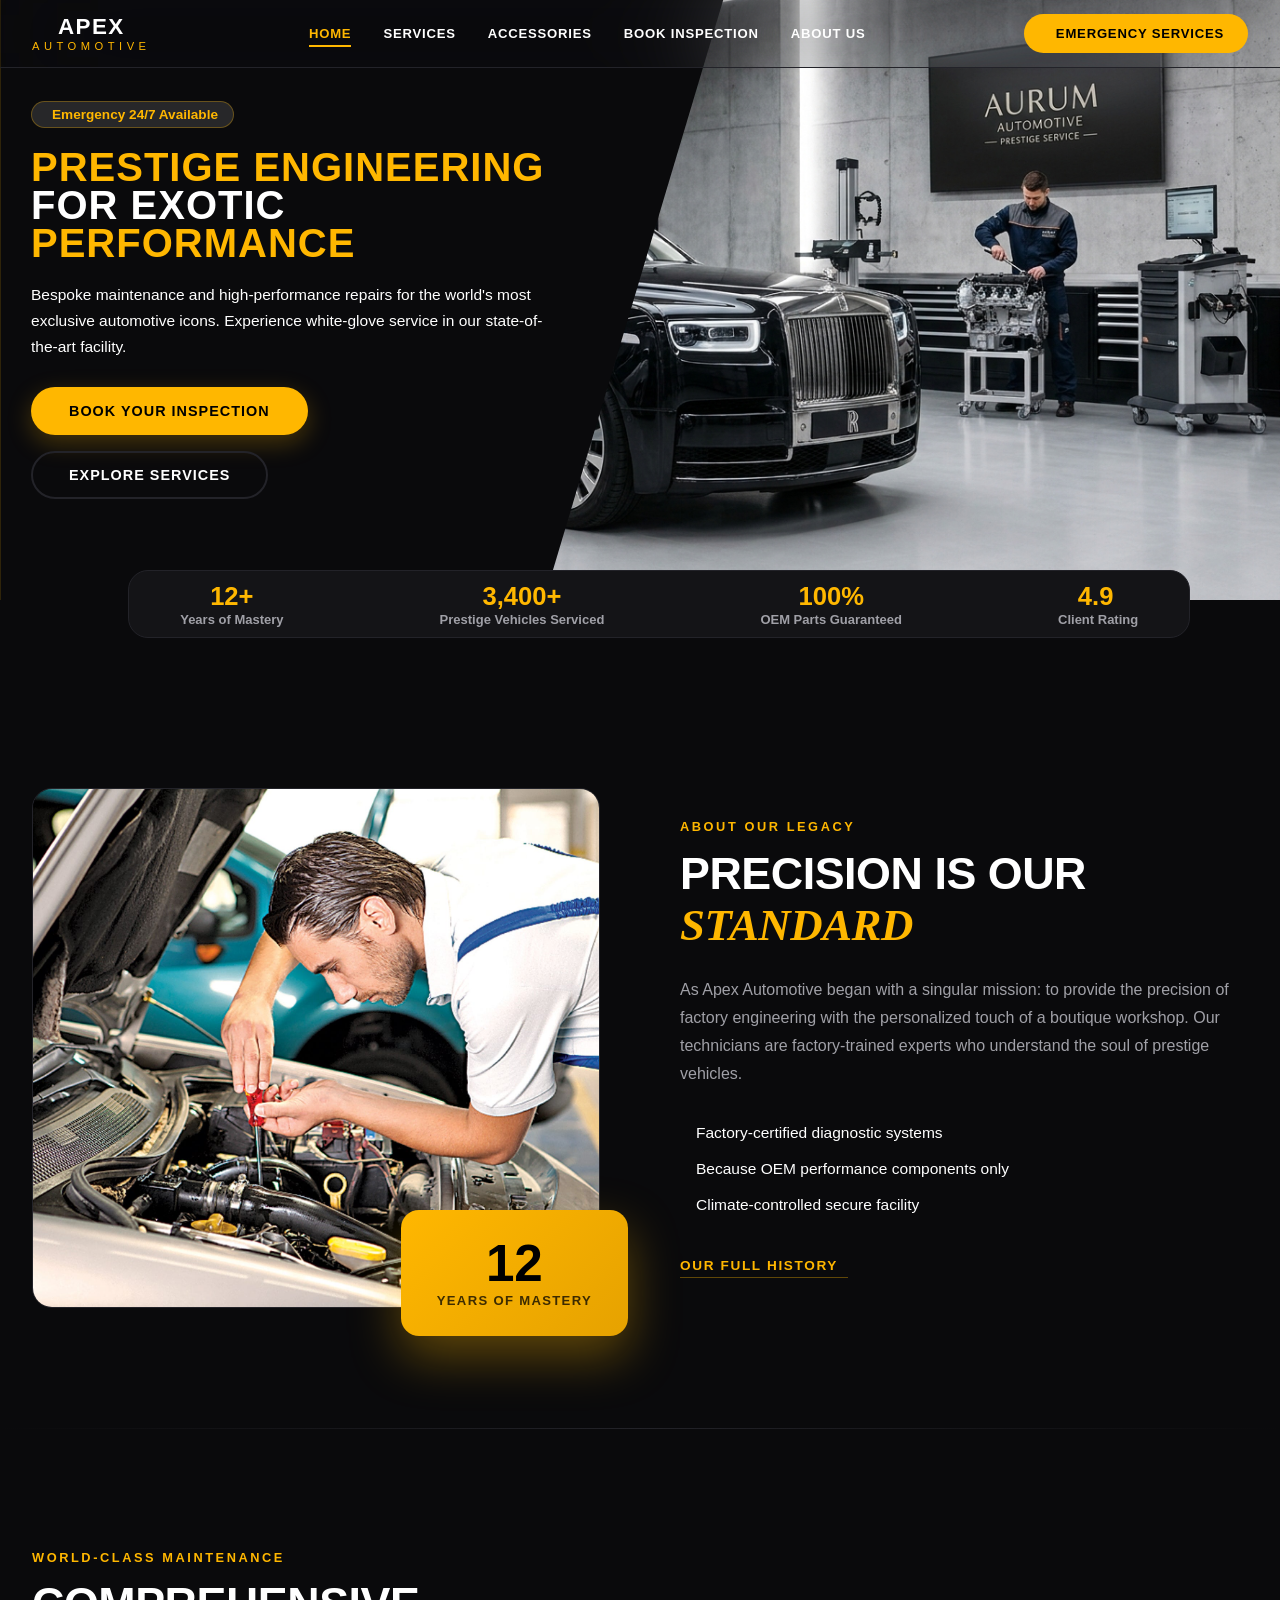
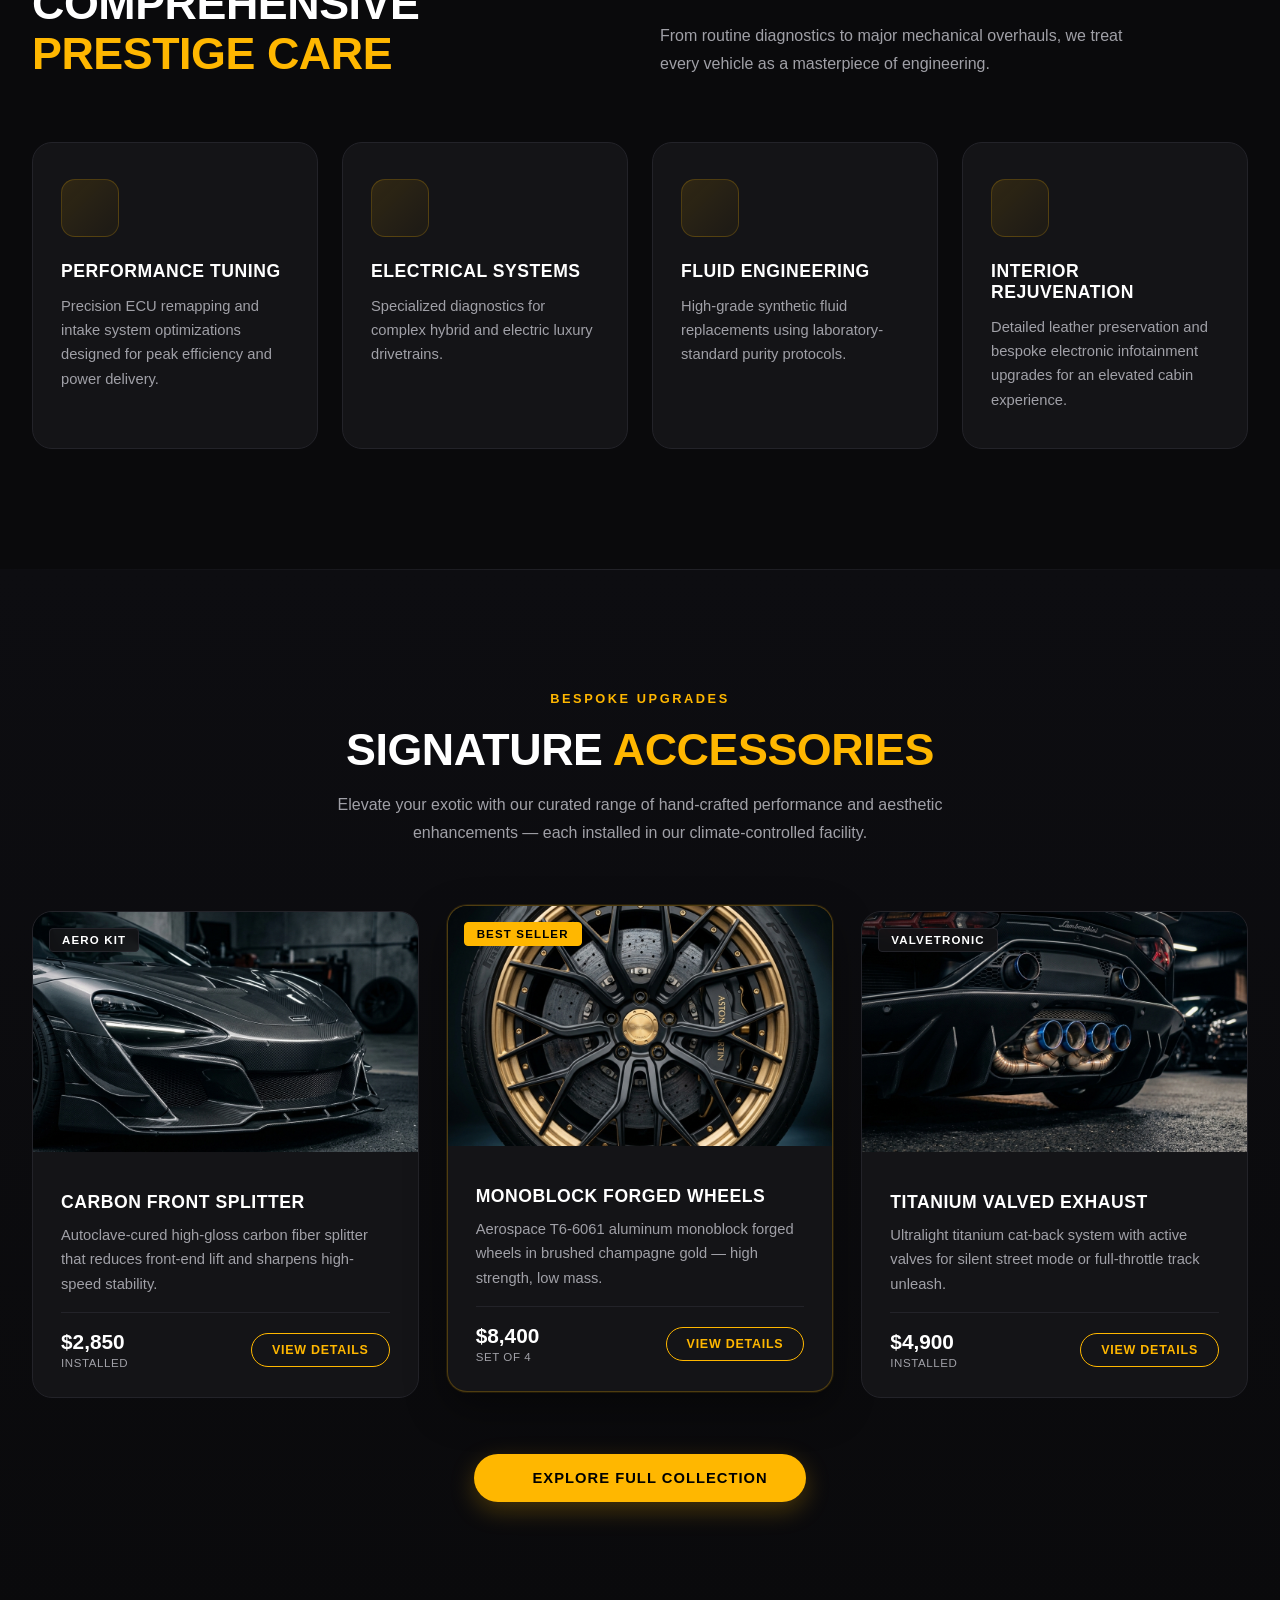
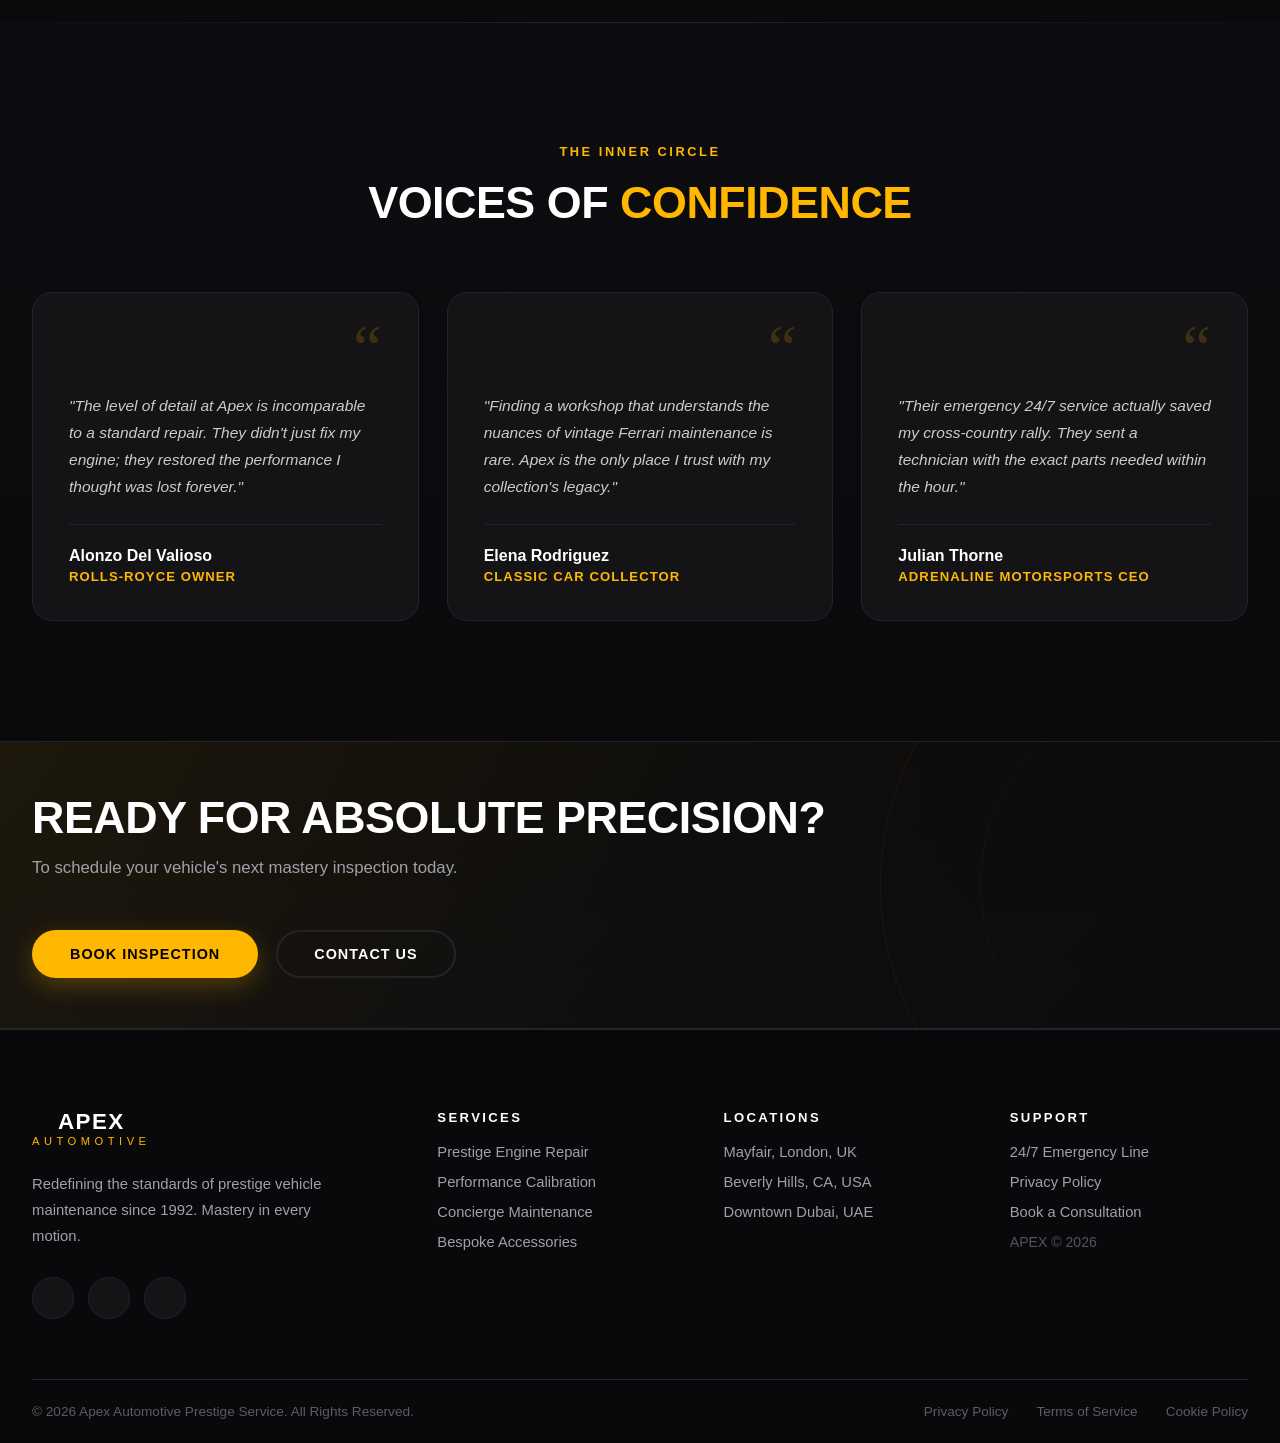
==== commit 09209924: "Update image paths to remove '../IMAGE/' prefix" ====
--- a/index.html
+++ b/index.html
@@ -54,7 +54,7 @@
         </SECTION>
     </header>
 
-    <section class="hero-section" style="background-image: url('../IMAGE/homehero.png');">
+    <section class="hero-section" style="background-image: url('homehero.png');">
         <div id="hero-note" class="hero-note">
             <section>
                 <div class="cert-badge">
@@ -96,7 +96,7 @@
         <div class="about-container">
             <div class="about-image-column">
                 <div class="about-image-wrapper">
-                    <img src="../IMAGE/repeatedly.jpg" alt="Mechanic working on high performance engine block" class="about-main-image">
+                    <img src="repeatedly.jpg" alt="Mechanic working on high performance engine block" class="about-main-image">
                     <div class="mastery-box">
                         <span class="mastery-number">12</span>
                         <span class="mastery-label">Years of Mastery</span>
@@ -206,7 +206,7 @@
             <div class="accessories-preview-grid">
                 <div class="acc-prev-card">
                     <div class="acc-prev-image-box">
-                        <img src="../IMAGE/carbon_splitter.png" alt="Carbon Fiber Front Splitter">
+                        <img src="carbon_splitter.png" alt="Carbon Fiber Front Splitter">
                         <span class="acc-prev-badge">Aero Kit</span>
                     </div>
                     <div class="acc-prev-body">
@@ -226,7 +226,7 @@
 
                 <div class="acc-prev-card acc-prev-card--featured">
                     <div class="acc-prev-image-box">
-                        <img src="../IMAGE/forged_wheel.png" alt="Monoblock Forged Wheels">
+                        <img src="forged_wheel.png" alt="Monoblock Forged Wheels">
                         <span class="acc-prev-badge acc-prev-badge--gold">Best Seller</span>
                     </div>
                     <div class="acc-prev-body">
@@ -247,7 +247,7 @@
                 <!-- Card 3: Titanium Valved Exhaust -->
                 <div class="acc-prev-card">
                     <div class="acc-prev-image-box">
-                        <img src="../IMAGE/valved_exhaust.png" alt="Titanium Valved Exhaust">
+                        <img src="valved_exhaust.png" alt="Titanium Valved Exhaust">
                         <span class="acc-prev-badge">Valvetronic</span>
                     </div>
                     <div class="acc-prev-body">
